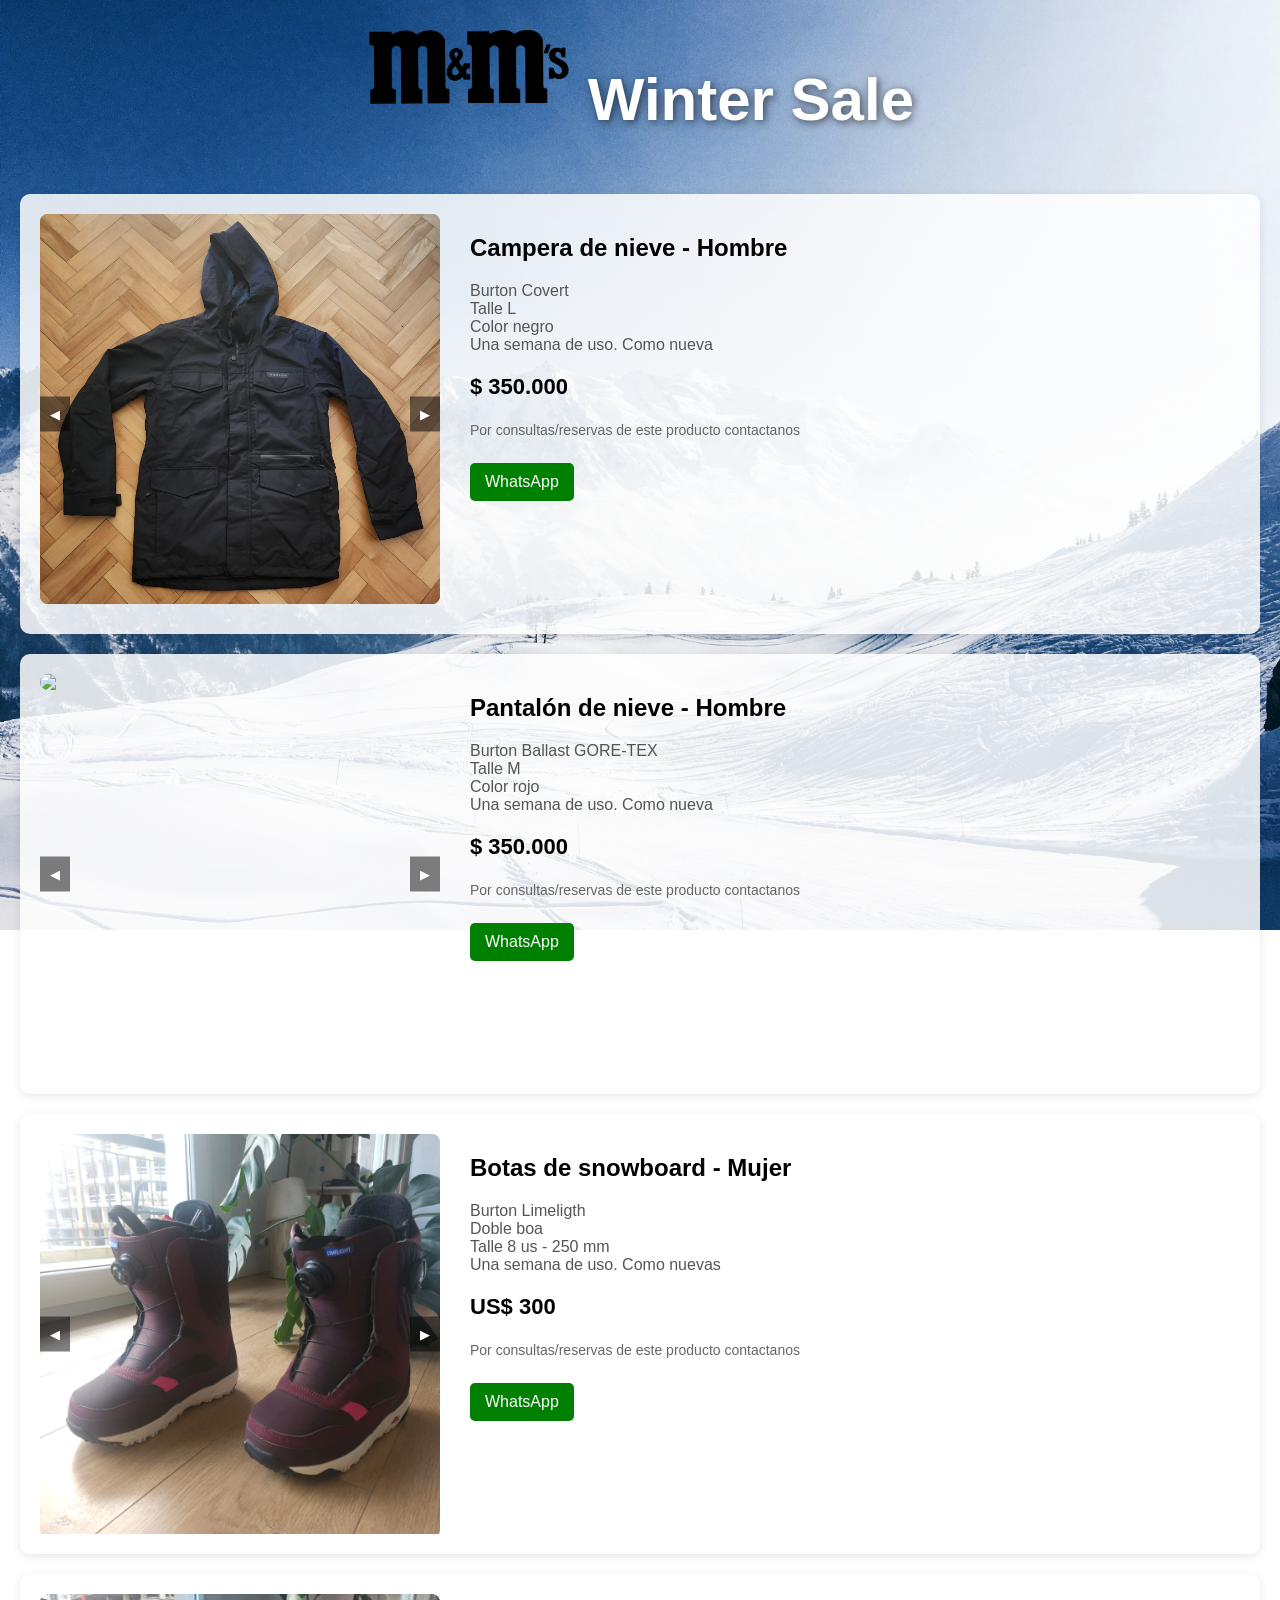
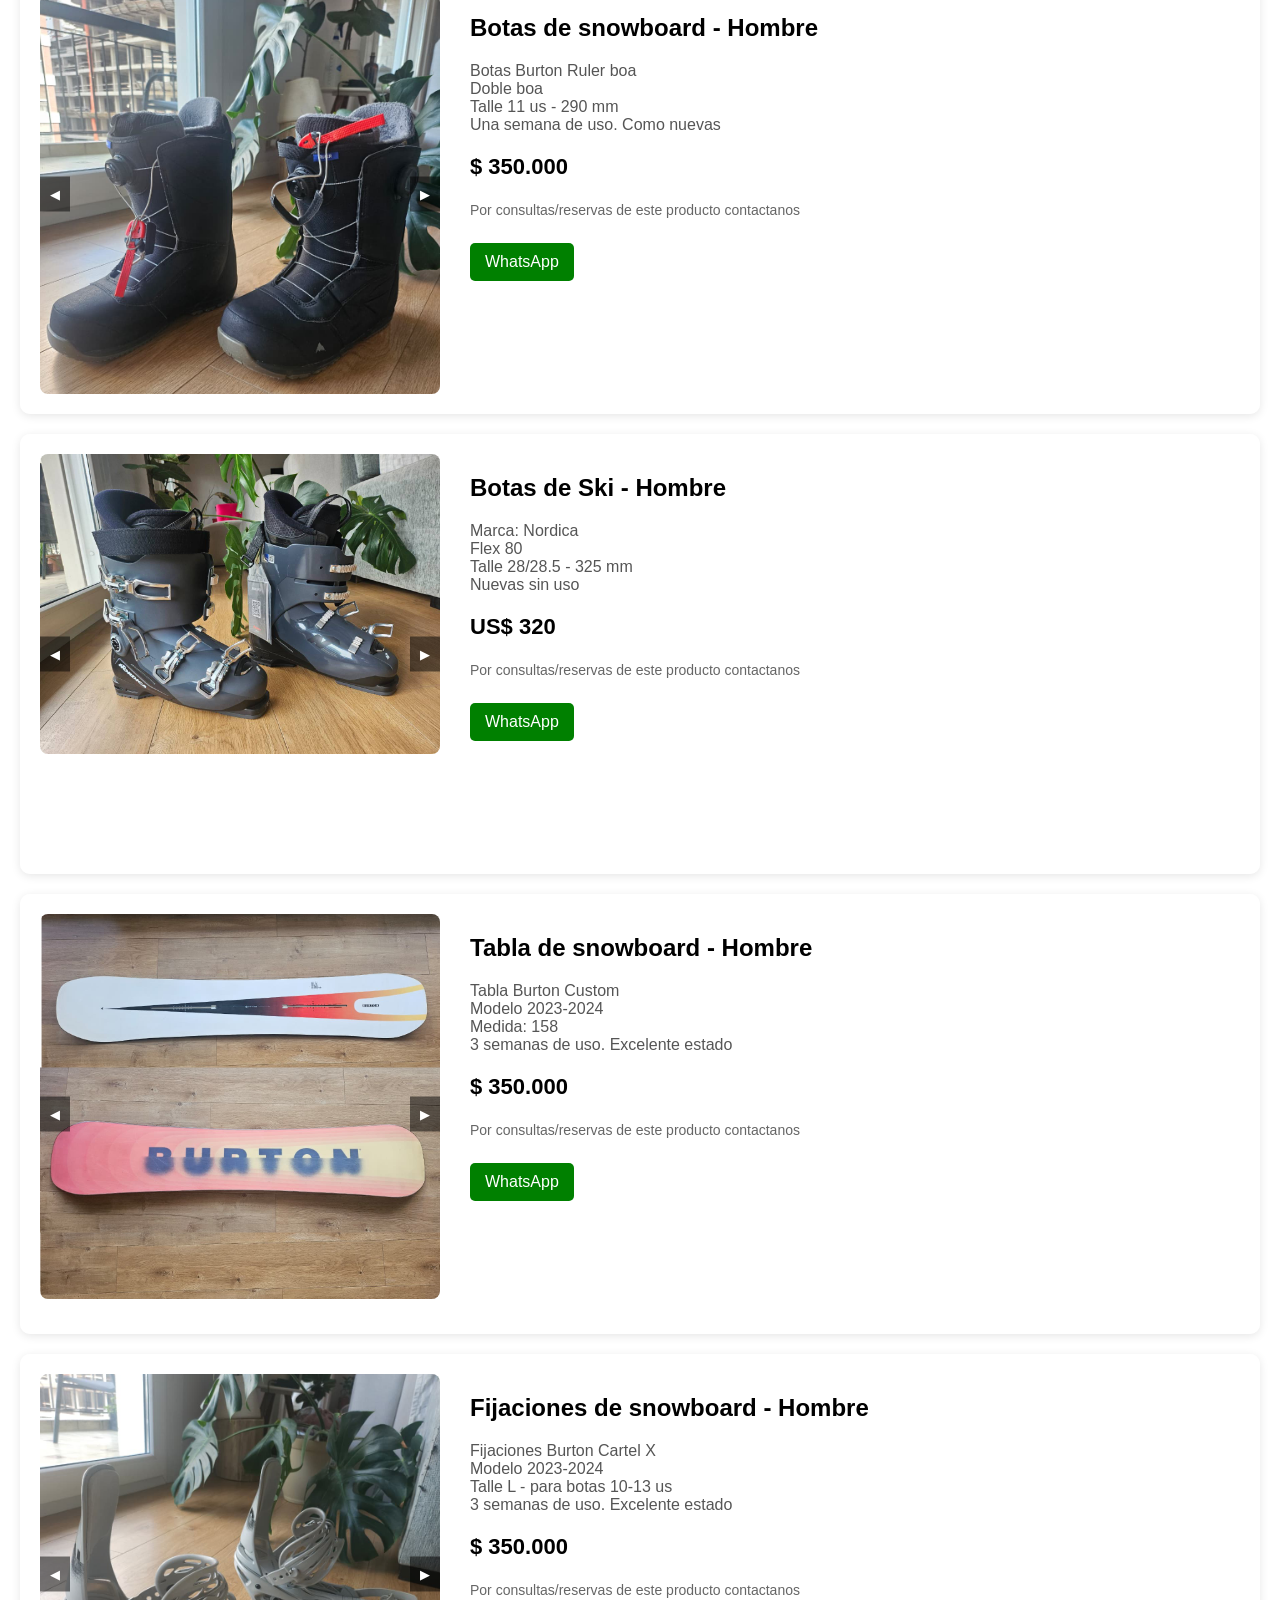
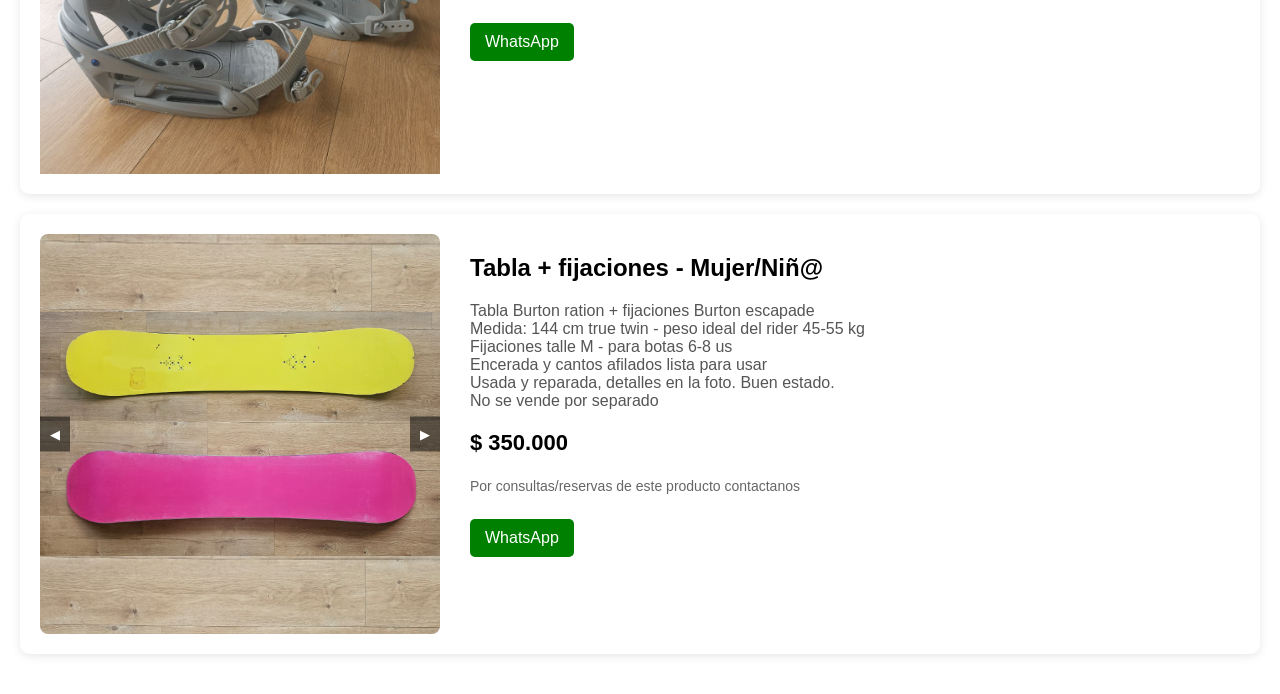
==== tienda.html @ b785d2c0 "add" ====
<!DOCTYPE html>
<html>
<head>
  <meta charset="UTF-8">
  <title>Equipos</title>
  <link rel="stylesheet" href="style.css">
  <meta name="viewport" content="width=device-width, initial-scale=1.0">
</head>

<body>

<h1 class="titulo">
  <img src="./images/mms.svg" alt="m&m's" class="logo">
  Winter Sale
</h1>

<div class="grid" id="productos"></div>

<!-- LIGHTBOX -->
<div id="lightbox" onclick="closeLightbox(event)">
  <button class="lb-btn left" onclick="prevLightbox(event)">◀</button>
  <img id="lightboxImg">
  <button class="lb-btn right" onclick="nextLightbox(event)">▶</button>
</div>

<script>
// 🔹 DATOS
const numero = "5491160557701";

const productos = [
  {
    nombre: "Campera de nieve - Hombre",
    precio: "$ 350.000",
    descripcion: `Burton Covert<br>
                  Talle L <br>
                  Color negro<br>
                  Una semana de uso. Como nueva`,
    imagenes: [
      "./images/campera0.svg",
      "./images/campera1.svg",
      "./images/campera2.svg",
      "./images/campera3.svg",
      "./images/campera4.svg",
      "./images/campera5.svg"
    ]
  },
  {
    nombre: "Pantalón de nieve - Hombre",
    precio: "$ 350.000",
    descripcion: `Burton Ballast GORE-TEX<br>
                  Talle M <br>
                  Color rojo<br>
                  Una semana de uso. Como nueva`,
    imagenes: [
      "./images/casco1.jpeg",
      "./images/casco2.jpeg"
    ]
  },
  {
    nombre: "Botas de snowboard - Mujer",
    precio: "US$ 300",
    descripcion: `Burton Limeligth<br>
                  Doble boa<br>
                  Talle 8 us - 250 mm<br>
                  Una semana de uso. Como nuevas`,
    imagenes: [
      "./images/limeligth1.svg",
      "./images/limeligth2.svg",
      "./images/limeligth3.svg",
      "./images/limeligth4.svg",
      "./images/limeligth5.svg",
      "./images/limeligth6.svg",
      "./images/limeligth7.svg"
    ]
  },
  {
    nombre: "Botas de snowboard - Hombre",
    precio: "$ 350.000",
    descripcion: `Botas Burton Ruler boa<br>
                  Doble boa<br>
                  Talle 11 us - 290 mm<br>
                  Una semana de uso. Como nuevas`,
    imagenes: [
      "./images/botasruler_1.svg",
      "./images/botasruler_2.svg",
      "./images/botasruler_3a.svg",
      "./images/botasruler_4.svg",
      "./images/botasruler_5.svg",
      "./images/botasruler_6.svg",
      "./images/botasruler_7.svg",
      "./images/botasruler_8.svg"
    ]
  },
  {
    nombre: "Botas de Ski - Hombre",
    precio: "US$ 320",
    descripcion: `Marca: Nordica<br>
                  Flex 80<br>
                  Talle 28/28.5 - 325 mm<br>
                  Nuevas sin uso`,
    imagenes: [
      "./images/botasNordica10.jpg",
      "./images/botasNordica3.jpg",
      "./images/botasNordica6.jpg",
      "./images/botasNordica9.jpg",
      "./images/botasNordica5.jpg",
      "./images/botasNordica8.jpg",
      "./images/botasNordica2.jpg",
      "./images/botasNordica1.jpg",
      "./images/botasNordica4.jpg"
    ]
  },
  {
    nombre: "Tabla de snowboard - Hombre",
    precio: "$ 350.000",
    descripcion: `Tabla Burton Custom<br>
                  Modelo 2023-2024 <br>
                  Medida: 158<br>
                  3 semanas de uso. Excelente estado`,
    imagenes: [
      "./images/custom.svg",
      "./images/customGuia1.svg",
      "./images/customGuia2.svg",
      "./images/customSpecs.svg",
      "./images/customLogo.svg",
      "./images/customLogo2.svg"
    ]
  },
  {
    nombre: "Fijaciones de snowboard - Hombre",
    precio: "$ 350.000",
    descripcion: `Fijaciones Burton Cartel X<br>
                  Modelo 2023-2024 <br>
                  Talle L - para botas 10-13 us<br>
                  3 semanas de uso. Excelente estado`,
    imagenes: [
      "./images/cartel1.svg",
      "./images/cartel2.svg",
      "./images/cartel6.svg",
      "./images/cartel5.svg",
      "./images/cartel3.svg",
      "./images/cartel4.svg",
      "./images/cartelGuia.svg",
      "./images/cartelSpec.svg"
    ]
  },
  {
    nombre: "Tabla + fijaciones - Mujer/Niñ@",
    precio: "$ 350.000",
    descripcion: `Tabla Burton ration + fijaciones Burton escapade<br>
                  Medida: 144 cm true twin - peso ideal del rider 45-55 kg<br>
                  Fijaciones talle M - para botas 6-8 us<br>
                  Encerada y cantos afilados lista para usar<br>
                  Usada y reparada, detalles en la foto. Buen estado.<br>
                  No se vende por separado`,
    imagenes: [
      "./images/ration1c.svg",
      "./images/rationAnclaje2.svg",
      "./images/rationAnclaje1.svg",
      "./images/ration5a.svg",
      "./images/ration6.svg",
      "./images/ration7.svg",
      "./images/ration8.svg",
      "./images/espade1.jpg",
      "./images/escapadeBack.svg",
      "./images/escapadePlatos.svg",
      "./images/escapade3.jpg",
      "./images/escapade4.jpg"
    ]
  }
];

// 🔹 ESPERAR QUE CARGUE TODO
document.addEventListener("DOMContentLoaded", function(){

  const contenedor = document.getElementById("productos");

  // 🔹 GENERAR PRODUCTOS
  productos.forEach(producto => {

    const div = document.createElement("div");
    div.className = "producto";

    div.innerHTML = `
      <div class="carousel">
        ${producto.imagenes.map((img, i) =>
          `<img src="${img}" class="${i === 0 ? "active" : ""}" onclick="openModal(this)">`
        ).join("")}
        <button onclick="prev(this)">◀</button>
        <button onclick="next(this)">▶</button>
      </div>

      <div class="info">
        <h2>${producto.nombre}</h2>
        <p class="descripcion">${producto.descripcion}</p>
        <p class="precio">${producto.precio}</p>
        <p class="lema">
        Por consultas/reservas de este producto contactanos
        </p>
        <a class="btn whatsapp-btn" href="#" data-product="${producto.nombre}">
          WhatsApp
        </a>
      </div>
    `;

    contenedor.appendChild(div);
  });

  // 🔹 WHATSAPP
  document.addEventListener("click", function(e){
    if(e.target.classList.contains("whatsapp-btn")){
      e.preventDefault();

      const producto = e.target.dataset.product;
      const mensaje = `Hola, quiero consultar por: ${producto}`;
      const url = `https://wa.me/${numero}?text=${encodeURIComponent(mensaje)}`;

      window.open(url, "_blank");
    }
  });

});

// 🔹 CARRUSEL NORMAL
function next(btn){
  let imgs = btn.parentElement.querySelectorAll("img");
  let index = [...imgs].findIndex(img => img.classList.contains("active"));
  imgs[index].classList.remove("active");
  imgs[(index+1)%imgs.length].classList.add("active");
}

function prev(btn){
  let imgs = btn.parentElement.querySelectorAll("img");
  let index = [...imgs].findIndex(img => img.classList.contains("active"));
  imgs[index].classList.remove("active");
  imgs[(index-1+imgs.length)%imgs.length].classList.add("active");
}

// 🔹 LIGHTBOX
let currentImages = [];
let currentIndex = 0;

function openModal(img){
  const carousel = img.closest(".carousel");
  const imgs = carousel.querySelectorAll("img");

  currentImages = [...imgs].map(i => i.src);
  currentIndex = [...imgs].findIndex(i => i.src === img.src);

  document.getElementById("lightbox").style.display = "flex";
  document.getElementById("lightboxImg").src = currentImages[currentIndex];
}

function nextLightbox(e){
  e.stopPropagation();
  currentIndex = (currentIndex + 1) % currentImages.length;
  document.getElementById("lightboxImg").src = currentImages[currentIndex];
}

function prevLightbox(e){
  e.stopPropagation();
  currentIndex = (currentIndex - 1 + currentImages.length) % currentImages.length;
  document.getElementById("lightboxImg").src = currentImages[currentIndex];
}

function closeLightbox(e){
  if (e.target.id === "lightbox") {
    document.getElementById("lightbox").style.display = "none";
  }
}
</script>

</body>
</html>
---- style.css ----
body {
  margin: 0;
  font-family: Arial, sans-serif;

  background-image: url("./images/fondo.jpg"); /* 👈 tu imagen */
  background-size: cover;        /* 🔥 ocupa toda la pantalla */
  background-position: center;   /* centrada */
  background-repeat: no-repeat;  /* no se repite */
  background-attachment: fixed; /* efecto “parallax” opcional */
}

.titulo {
  text-align: center;
  font-size: 60px;   /* 🔥 más grande */
  font-weight: bold;
  color: rgb(255, 255, 255);      /* o gray */
  margin: 20px 0;
  text-shadow: 2px 2px 8px rgba(0,0,0,0.6); /* mejora visibilidad */
}
/* LAYOUT TIENDA */
.grid {
  display: block;
  padding: 20px;
}

.producto {
  display: flex;
  gap: 30px;
  padding: 20px;
  width: 100%;
  max-width: 1200px;
  margin: 20px auto;
  border-radius: 10px;
  box-shadow: 0 2px 10px rgba(0,0,0,0.1);
  background: rgba(255, 255, 255, 0.85); /* 🔥 transparencia */
}

/* CARRUSEL */
.carousel {
  position: relative;
  width: 100%;
  max-width: 400px;
  aspect-ratio: 1 / 1;
  overflow: hidden;
}

.carousel img {
  width: 100%;
  display: none;
  border-radius: 8px;
  cursor: pointer;
}

.carousel img.active {
  display: block;
}

/* BOTONES CARRUSEL */
.carousel button {
  position: absolute;
  top: 50%;
  transform: translateY(-50%);
  background: rgba(0,0,0,0.5);
  color: white;
  border: none;
  padding: 10px;
  cursor: pointer;
}

.carousel button:first-of-type {
  left: 0;
}

.carousel button:last-of-type {
  right: 0;
}

/* INFO */
.info {
  flex: 1;
}

.descripcion {
  margin-top: 10px;
  color: #555;
}

.precio {
  font-size: 22px;
  font-weight: bold;
  margin-top: 20px;
}

.btnhome {
  display: inline-block;
  margin-top: 15px;
  padding: 10px 15px;
  background: rgb(169, 221, 223);
  color: white;
  text-decoration: none;
  border-radius: 5px;
}

.btn {
  display: inline-block;
  margin-top: 15px;
  padding: 10px 15px;
  background: green;
  color: white;
  text-decoration: none;
  border-radius: 5px;
}

/* LIGHTBOX PRO */
#lightbox {
  display: none;
  position: fixed;
  inset: 0;
  background: rgba(0,0,0,0.92);
  justify-content: center;
  align-items: center;
  z-index: 9999;
}

#lightbox img {
  max-width: 90vw;
  max-height: 90vh;
  border-radius: 10px;
}

/* BOTONES LIGHTBOX */
.lb-btn {
  position: absolute;
  top: 50%;
  transform: translateY(-50%);
  background: rgba(255,255,255,0.2);
  border: none;
  color: white;
  font-size: 30px;
  padding: 10px 15px;
  cursor: pointer;
}

.lb-btn.left { left: 20px; }
.lb-btn.right { right: 20px; }

/* HOME*/
.home {
  margin: 0;
  height: 100vh;
  display: flex;
  justify-content: center;
  align-items: center;

  background-image: url("./images/fondo.jpg"); /* tu fondo */
  background-size: cover;
  background-position: center;
  background-repeat: no-repeat;
}

/* lema*/
.lema {
  font-size: 14px;
  color: #666;
  margin-top: 10px;
  margin-bottom: 10px;
}

/* mobile */
@media (max-width: 768px) {

  .producto {
    flex-direction: column; /* 🔥 apila */
    align-items: center;
    box-sizing: border-box;
  }

  .carousel {
    width: 100%;
    max-width: 350px;
    height: auto;
    margin-bottom: 15px;
  }

  .info {
    width: 100%;
    text-align: left;
    box-sizing: border-box;
  }

  .btn {
    display: block;
    width: 100%;
    box-sizing: border-box; /* 🔥 evita que se desborde */
    text-align: center;
    margin: 10px 0;
  }

.titulo {
  display: block;
  width: 100%;
  text-align: center;
  margin: 15px auto;
  font-size: 32px;
}

  .precio {
    font-size: 20px;
  }

  .btn {
    width: 100%;
    text-align: center;
  }

}
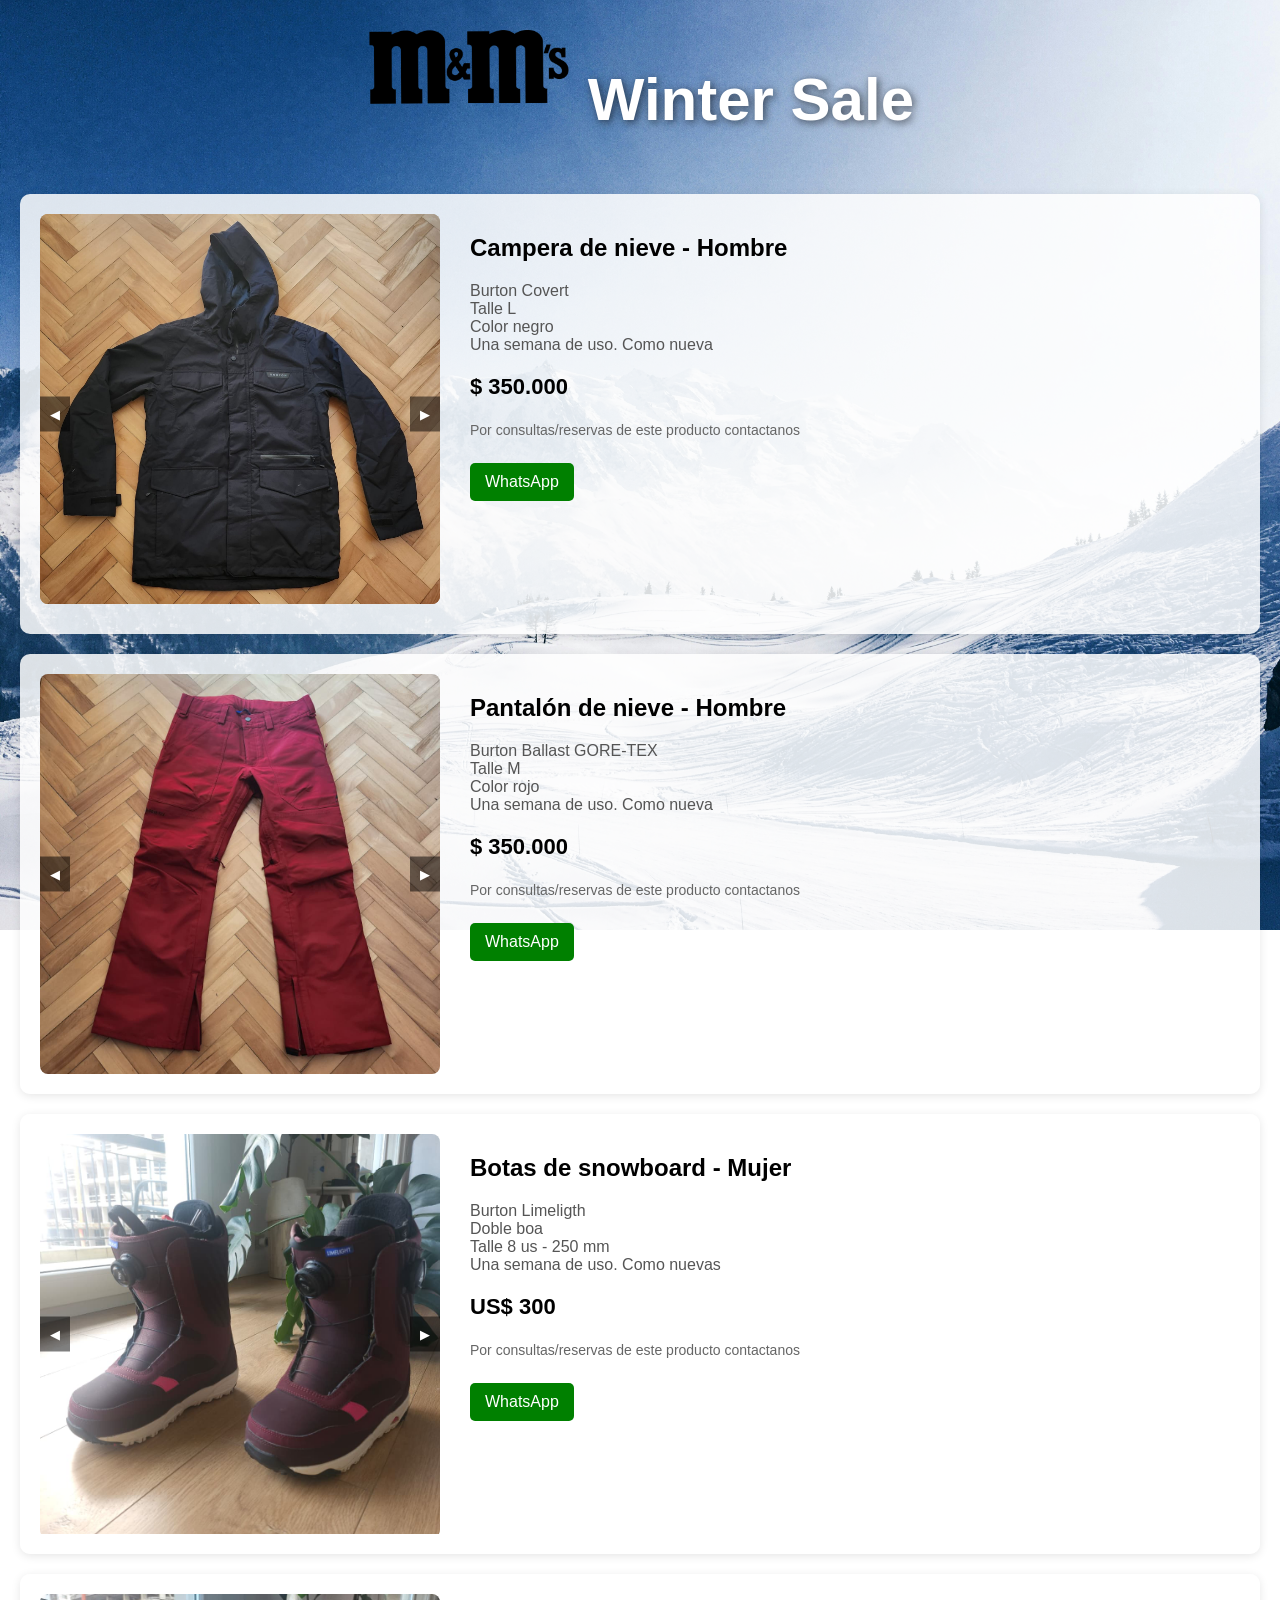
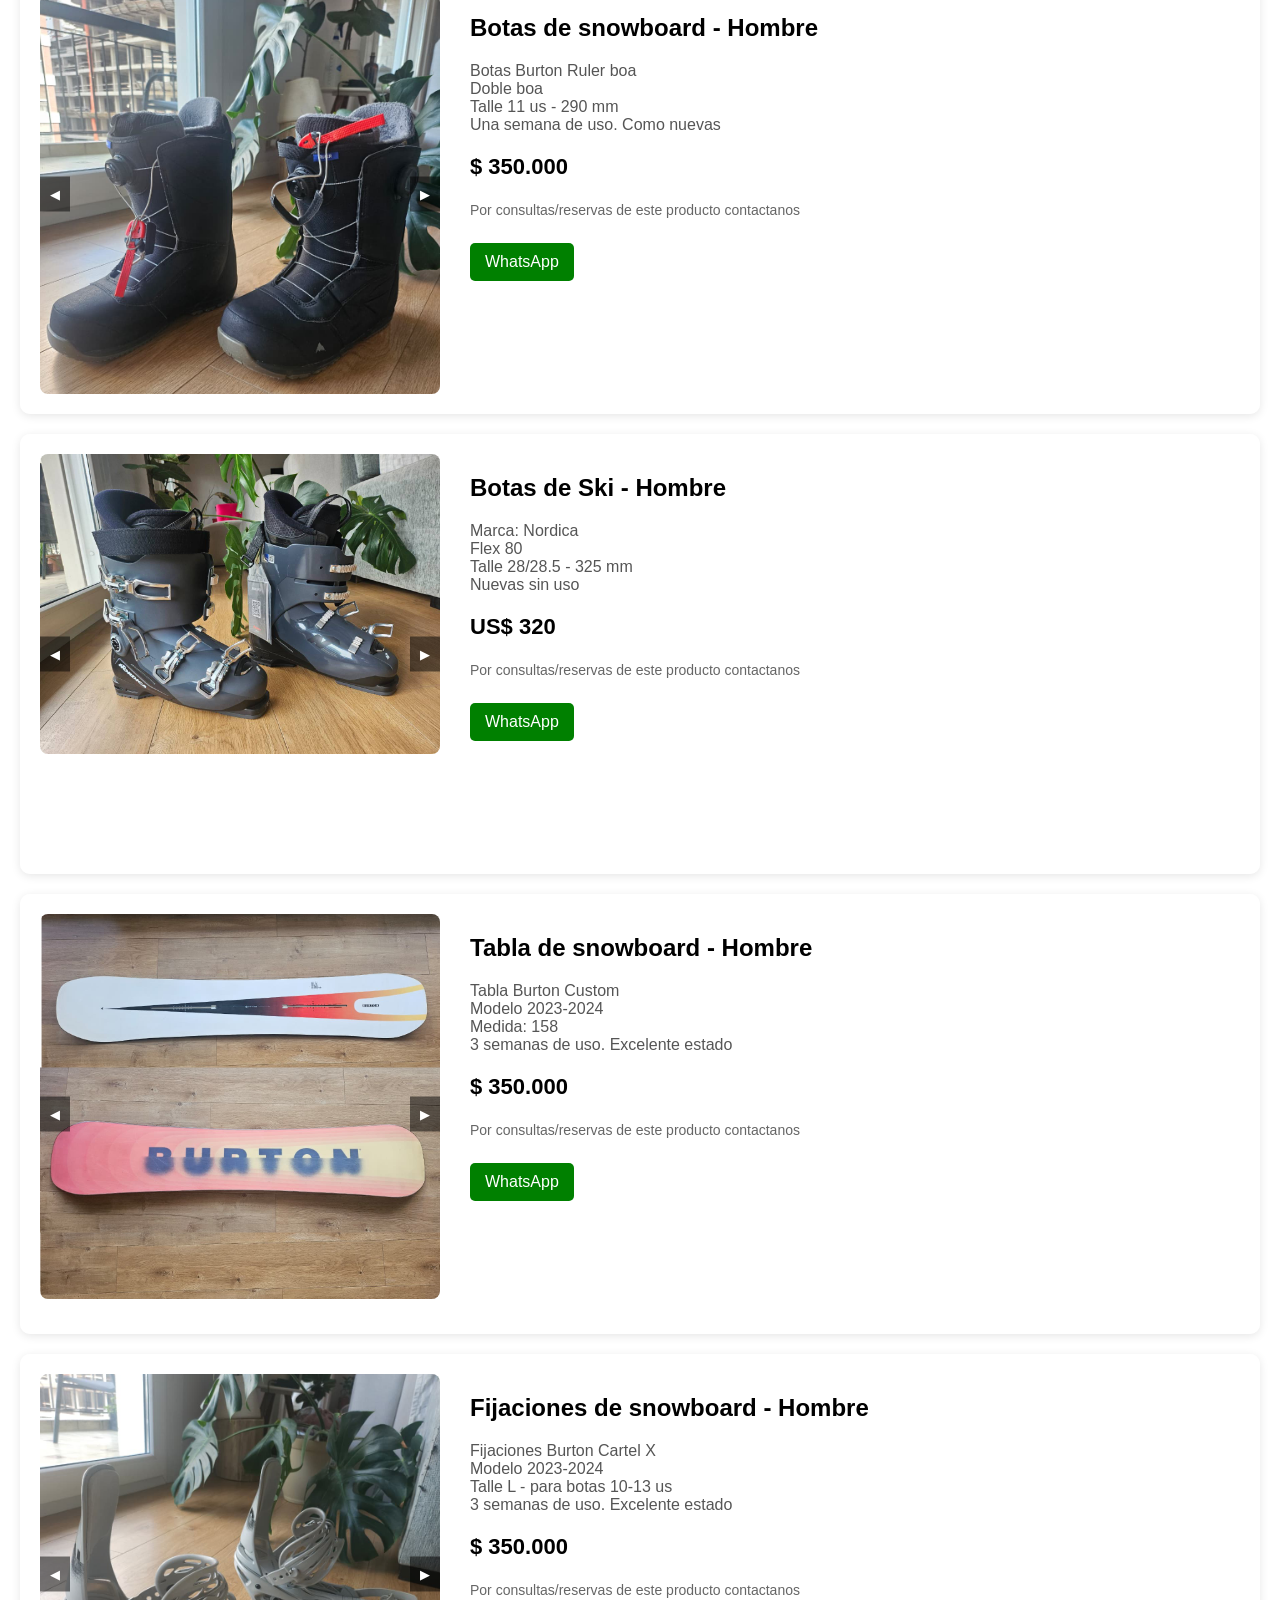
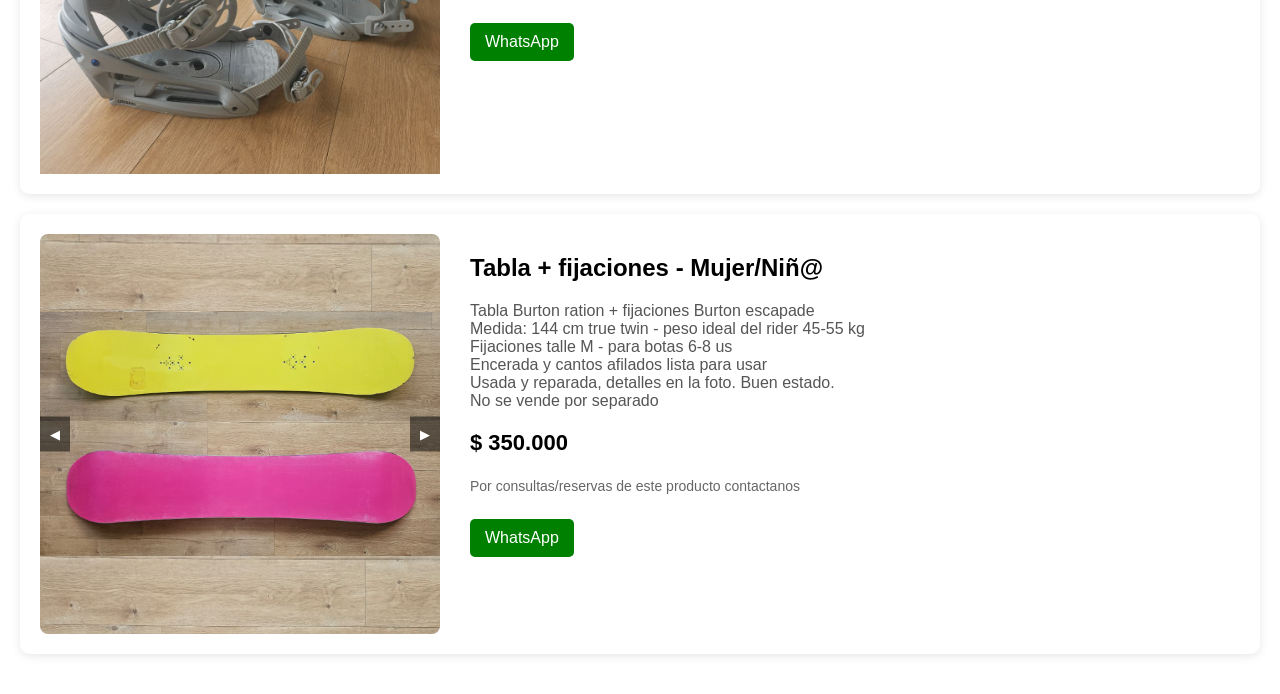
==== commit dcb8a2db: "add" ====
--- a/tienda.html
+++ b/tienda.html
@@ -52,8 +52,10 @@
                   Color rojo<br>
                   Una semana de uso. Como nueva`,
     imagenes: [
-      "./images/casco1.jpeg",
-      "./images/casco2.jpeg"
+      "./images/pantalon1.svg",
+      "./images/pantalon2.svg",
+      "./images/pantalon3.svg",
+      "./images/pantalon4.svg"
     ]
   },
   {
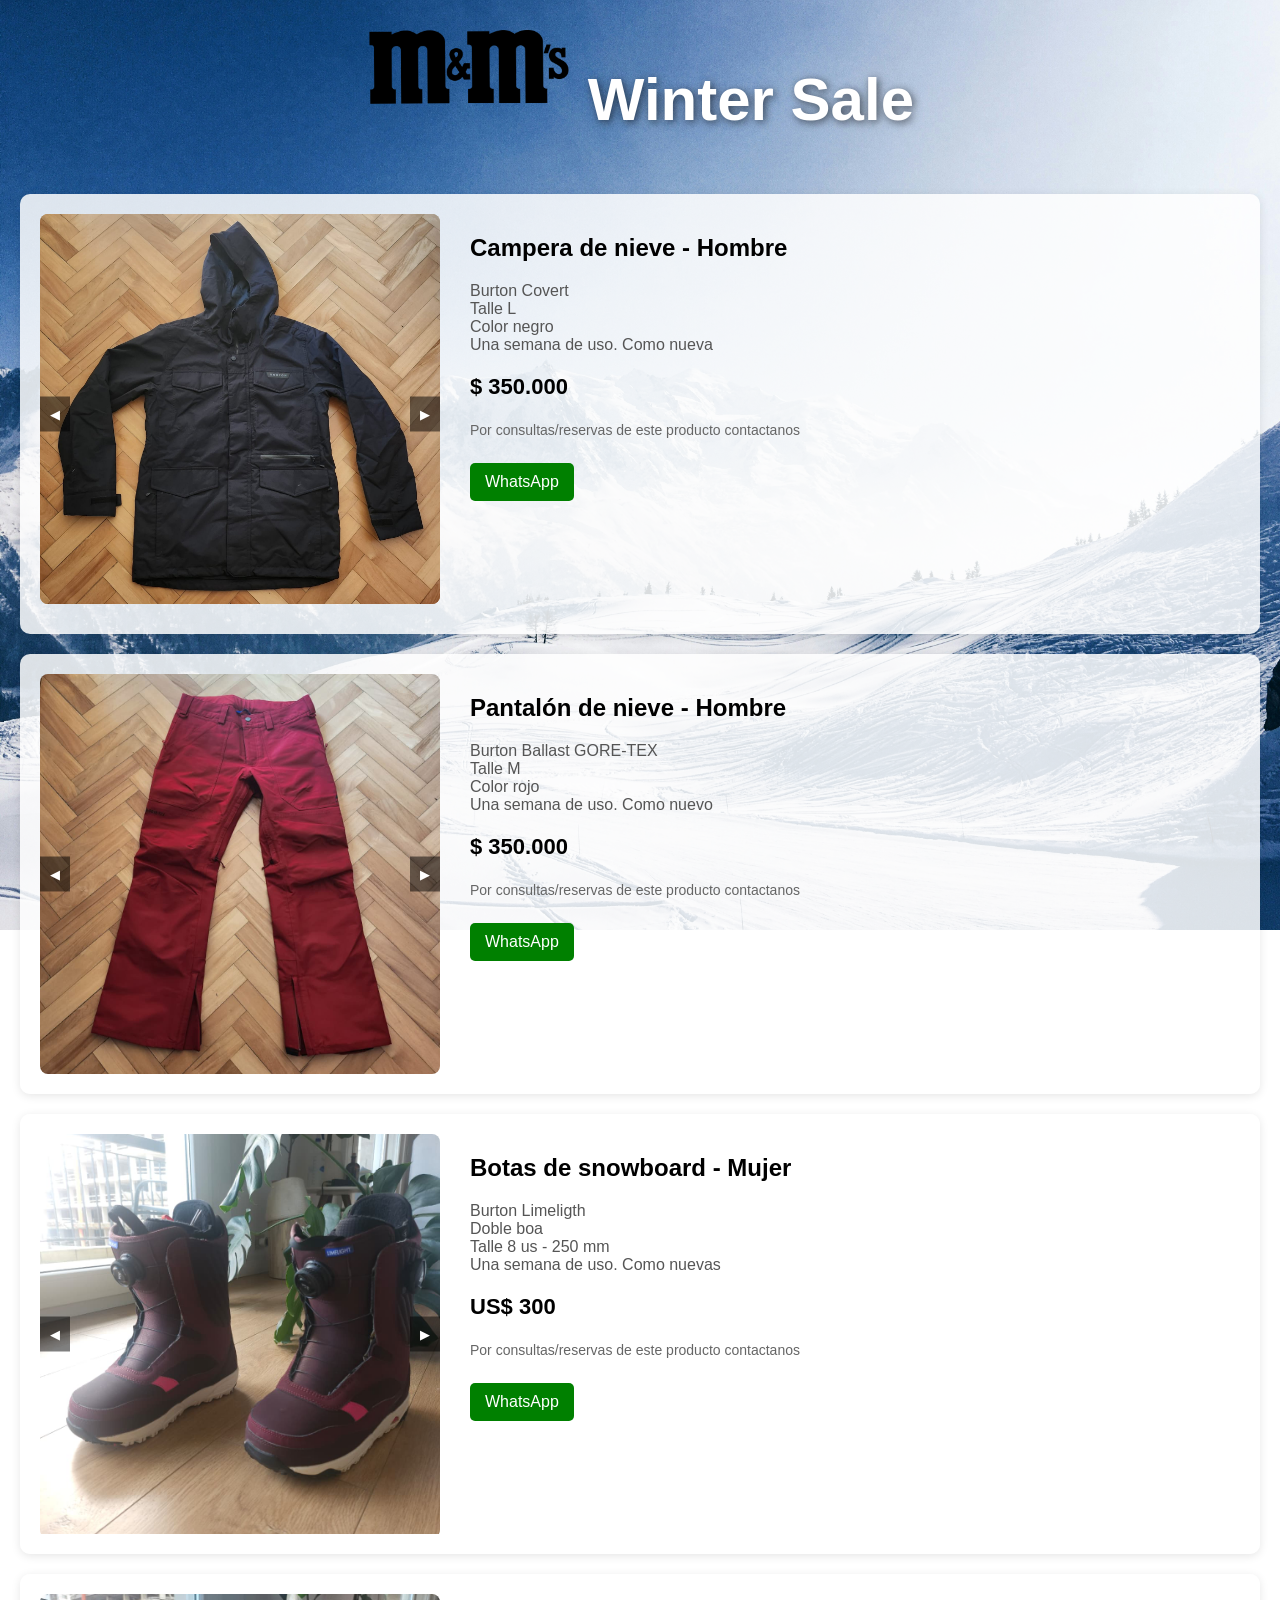
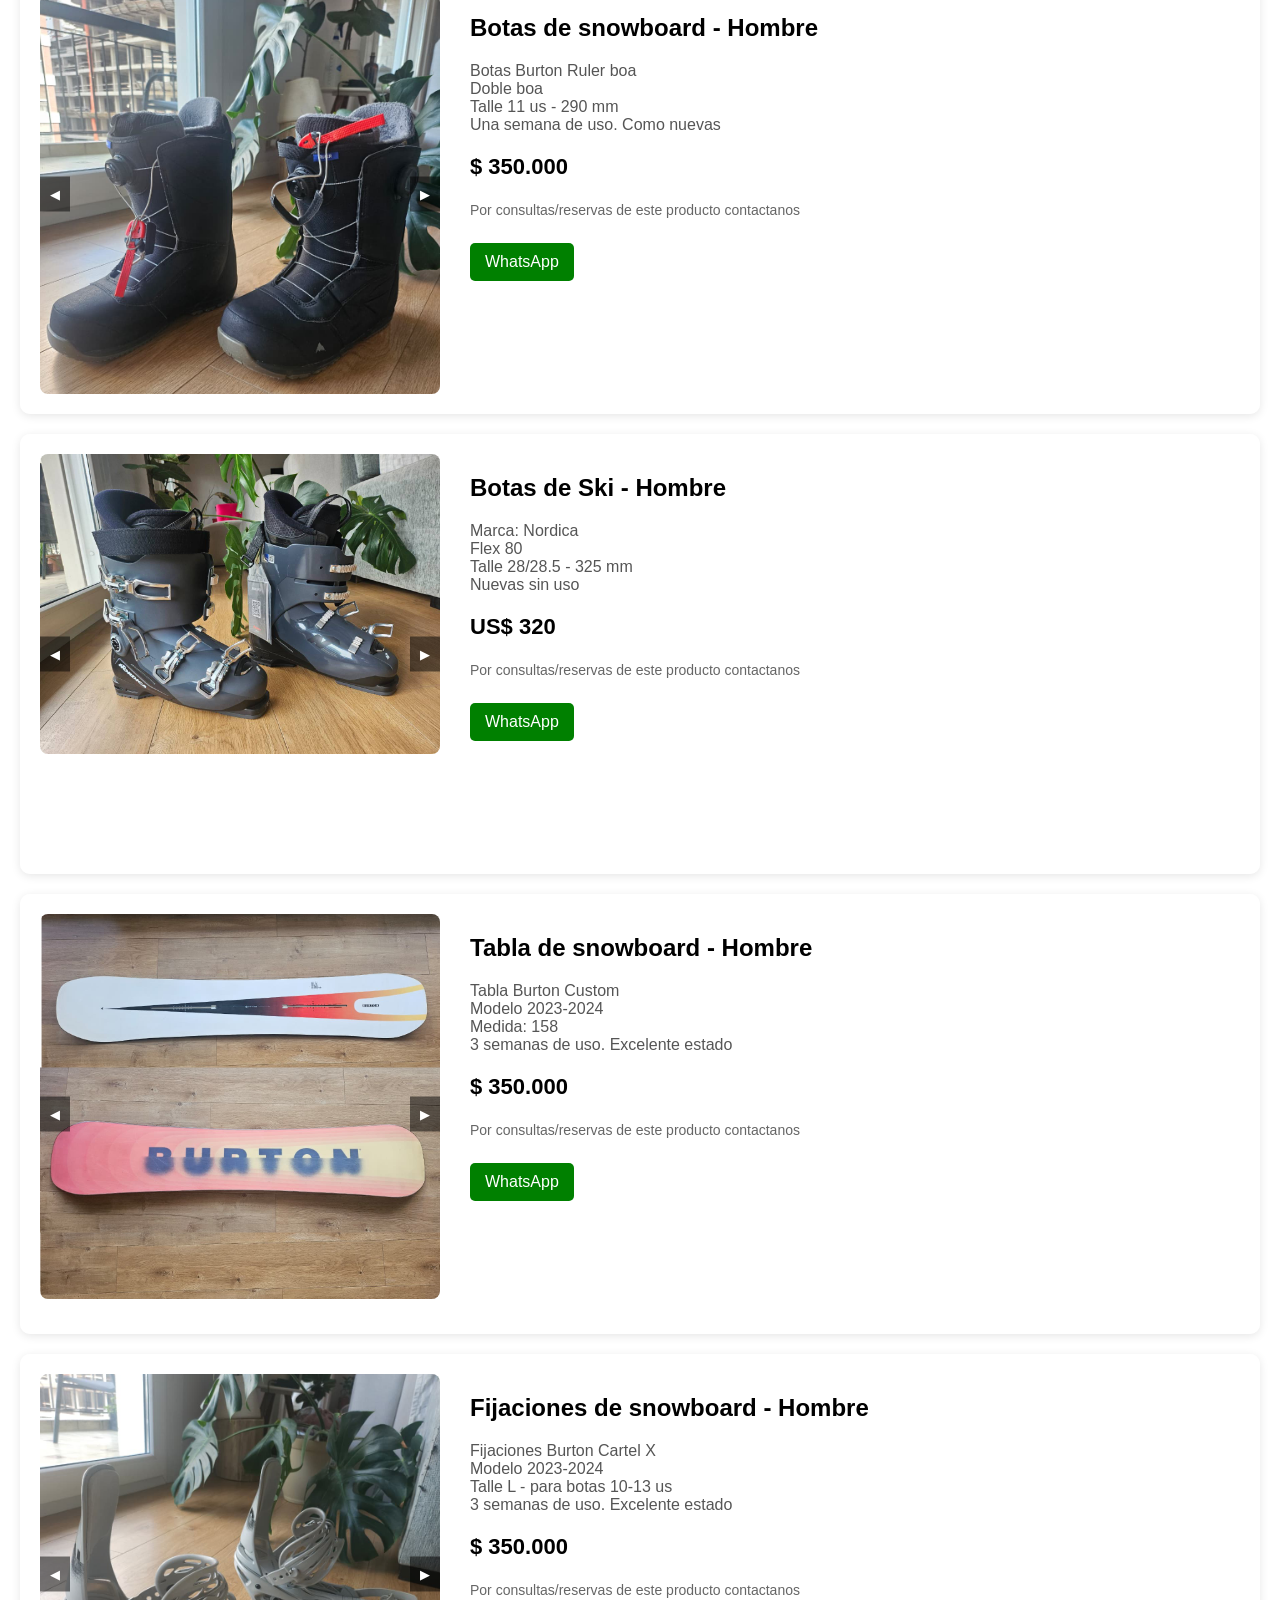
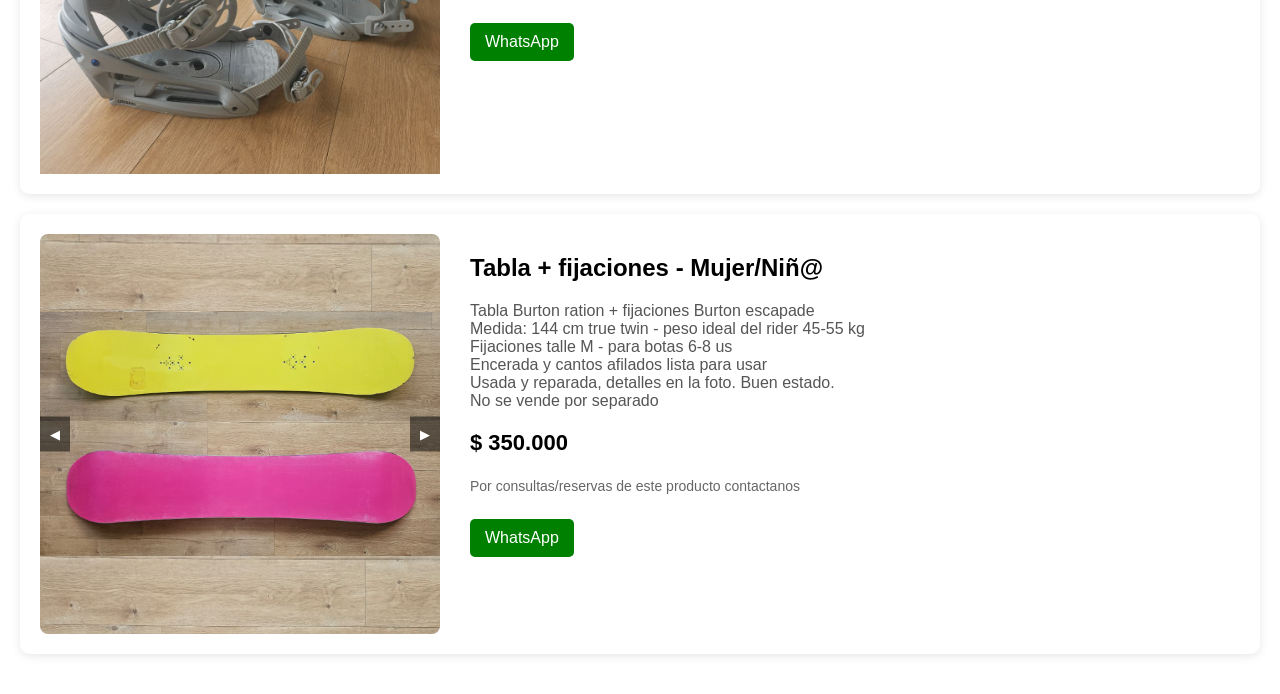
==== commit 04fab2d5: "add" ====
--- a/tienda.html
+++ b/tienda.html
@@ -50,7 +50,7 @@
     descripcion: `Burton Ballast GORE-TEX<br>
                   Talle M <br>
                   Color rojo<br>
-                  Una semana de uso. Como nueva`,
+                  Una semana de uso. Como nuevo`,
     imagenes: [
       "./images/pantalon1.svg",
       "./images/pantalon2.svg",
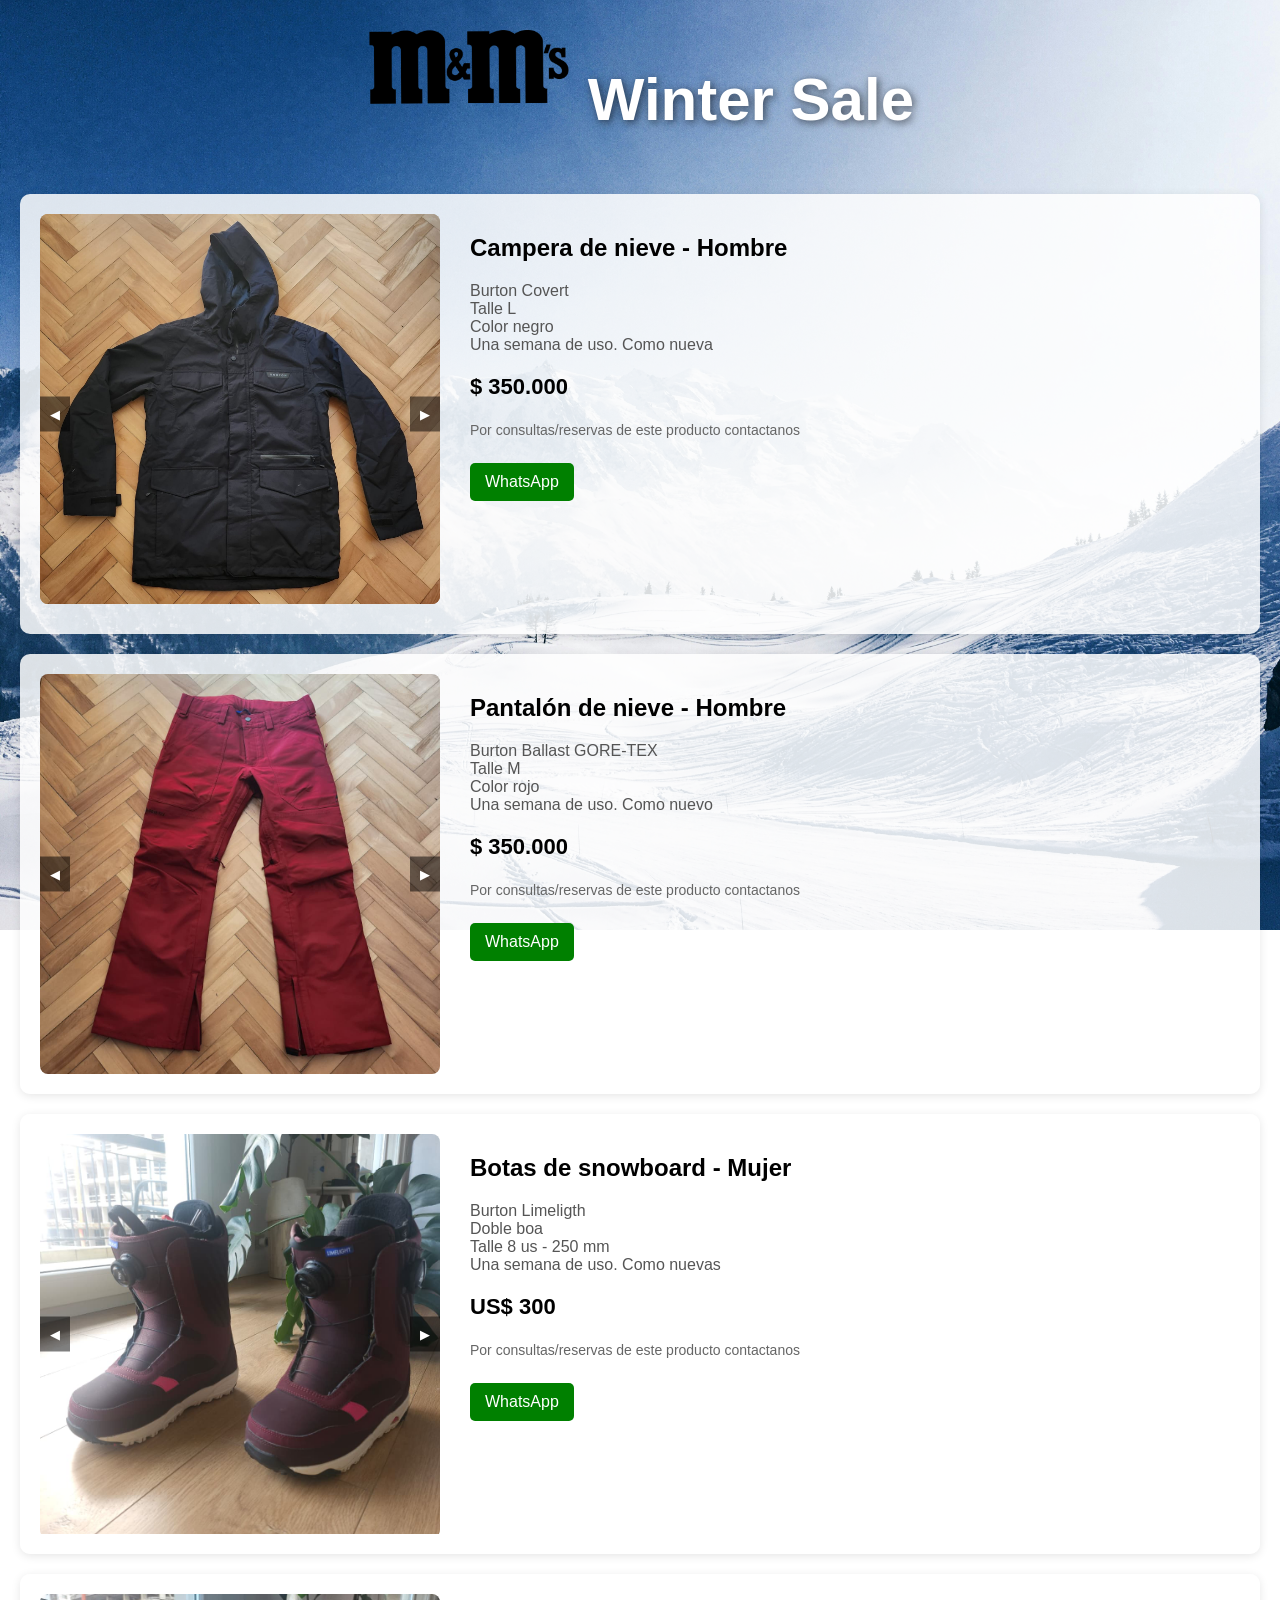
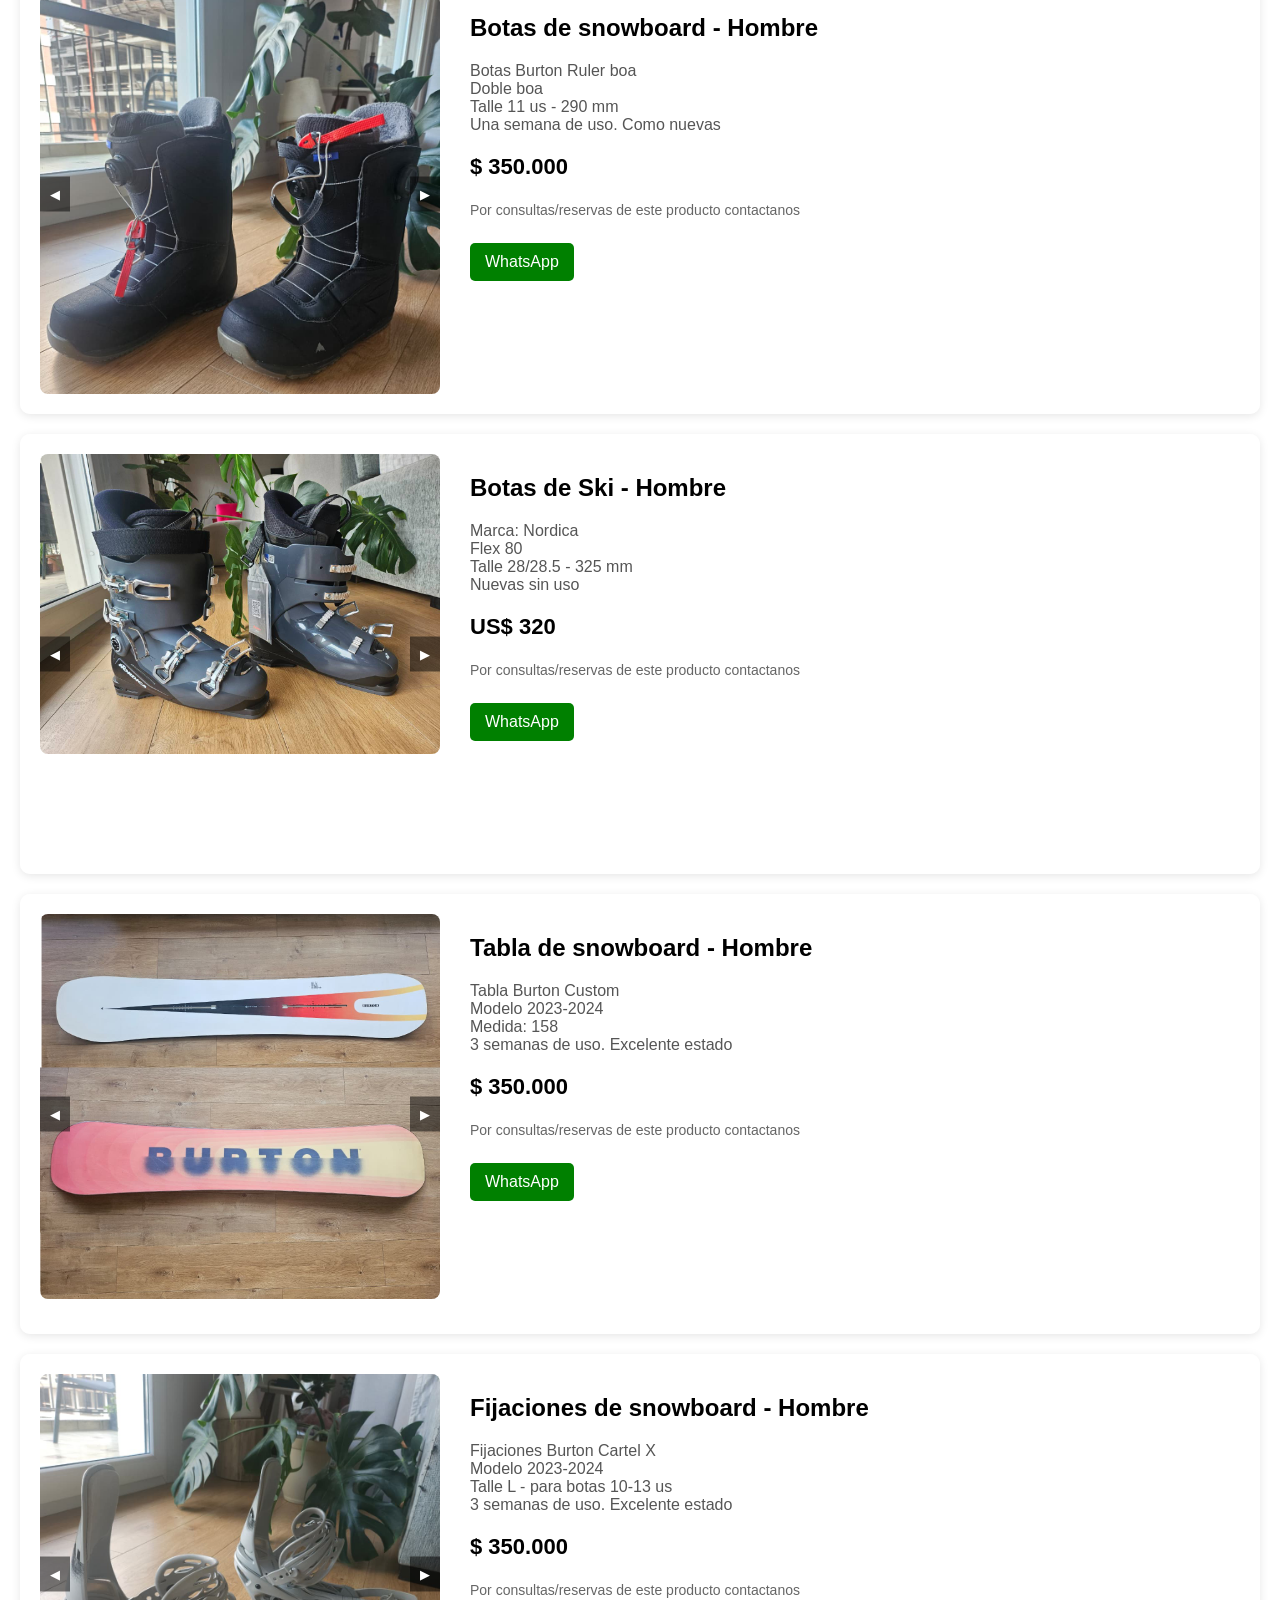
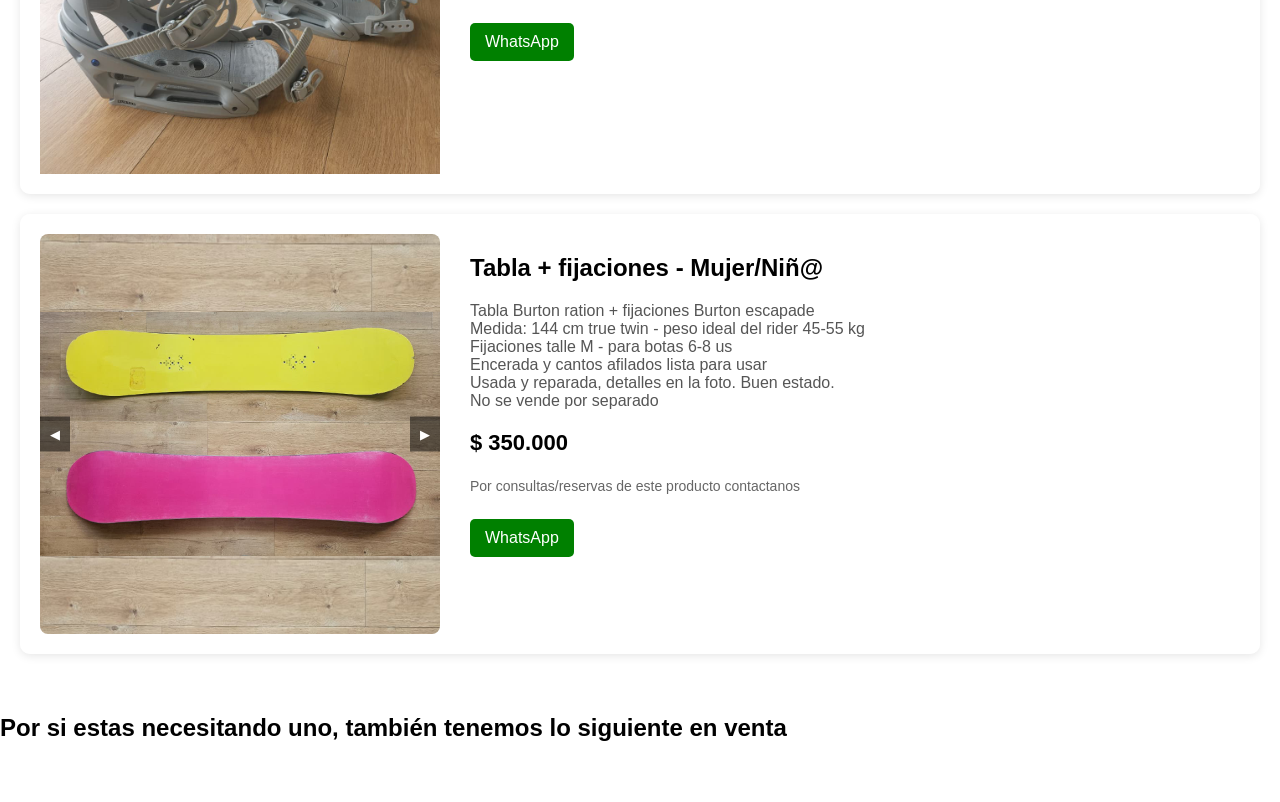
==== commit 14129ce6: "addd" ====
--- a/tienda.html
+++ b/tienda.html
@@ -2,7 +2,7 @@
 <html>
 <head>
   <meta charset="UTF-8">
-  <title>Equipos</title>
+  <title>Tienda</title>
   <link rel="stylesheet" href="style.css">
   <meta name="viewport" content="width=device-width, initial-scale=1.0">
 </head>
@@ -15,7 +15,11 @@
 </h1>
 
 <div class="grid" id="productos"></div>
-
+<div class="seccion">
+  <h2>Por si estas necesitando uno, también tenemos lo siguiente en venta</h2>
+</div>
+
+<div class="grid" id="auto"></div>
 <!-- LIGHTBOX -->
 <div id="lightbox" onclick="closeLightbox(event)">
   <button class="lb-btn left" onclick="prevLightbox(event)">◀</button>
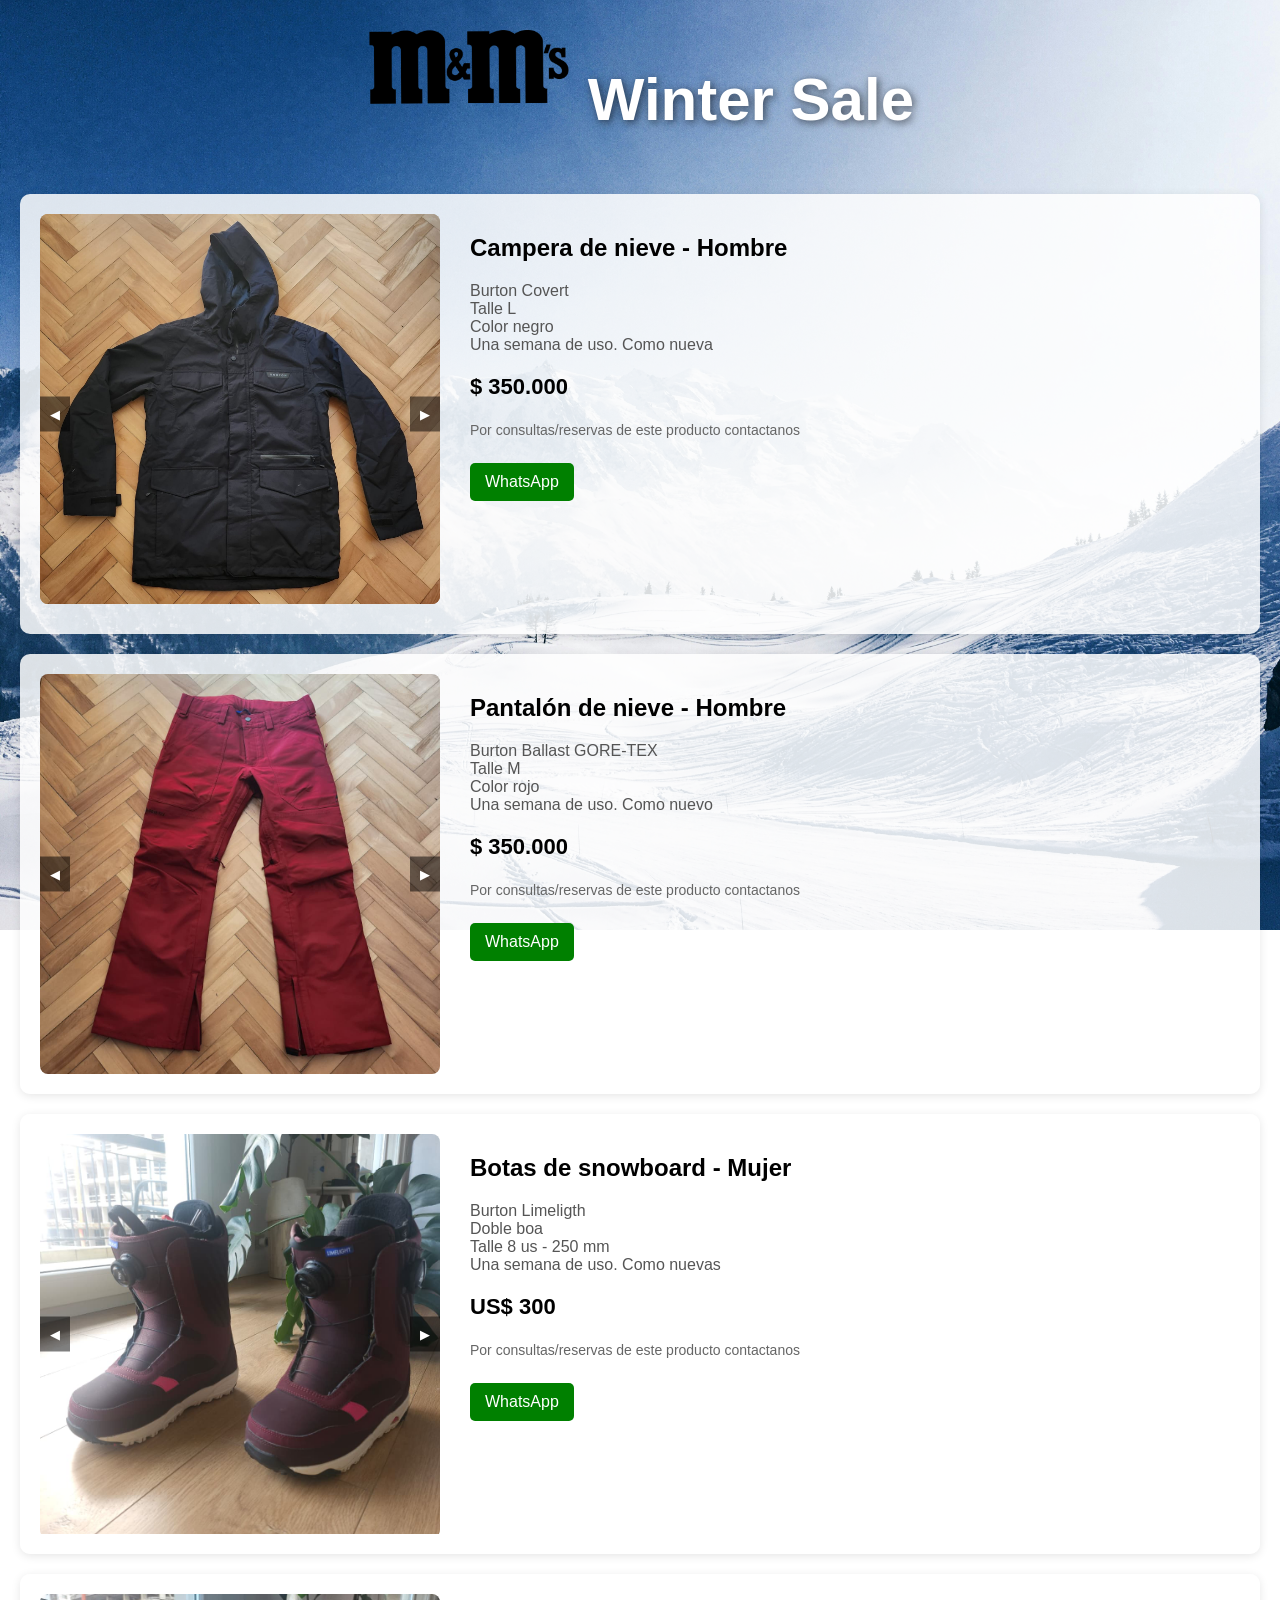
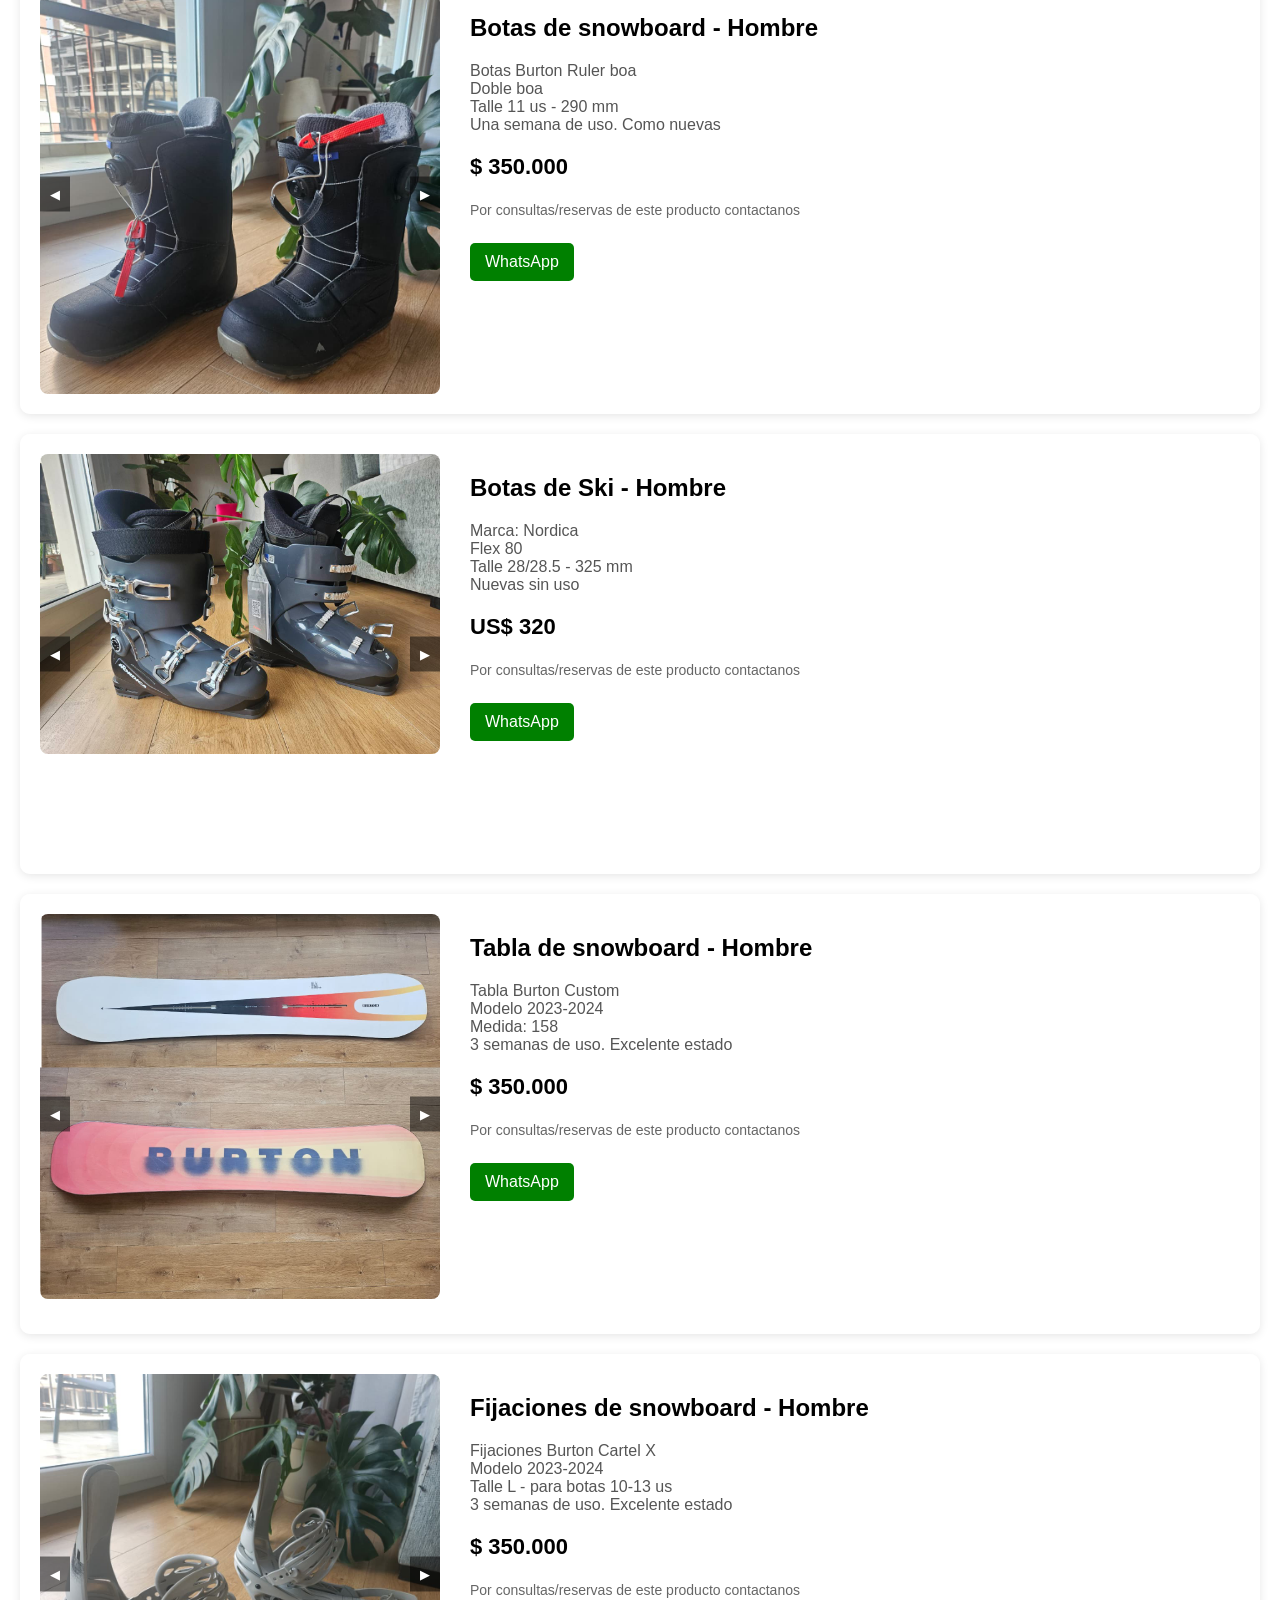
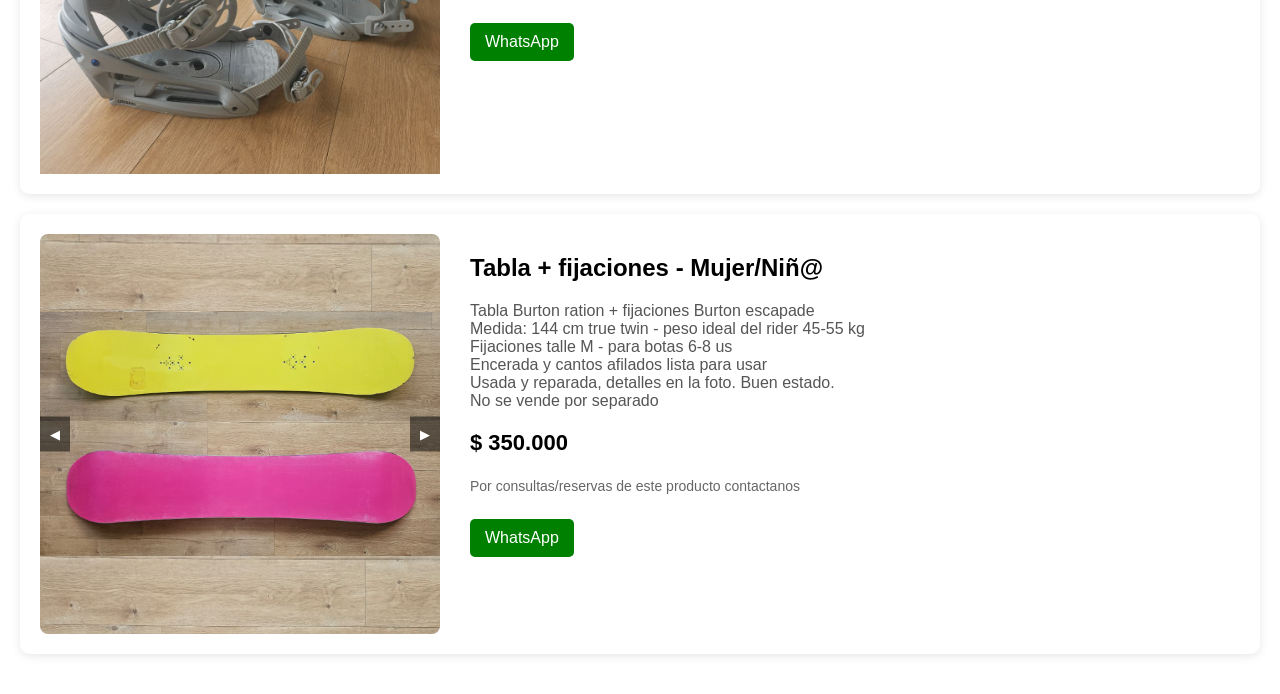
==== commit 86fbaf50: "add" ====
--- a/tienda.html
+++ b/tienda.html
@@ -15,11 +15,7 @@
 </h1>
 
 <div class="grid" id="productos"></div>
-<div class="seccion">
-  <h2>Por si estas necesitando uno, también tenemos lo siguiente en venta</h2>
-</div>
-
-<div class="grid" id="auto"></div>
+
 <!-- LIGHTBOX -->
 <div id="lightbox" onclick="closeLightbox(event)">
   <button class="lb-btn left" onclick="prevLightbox(event)">◀</button>
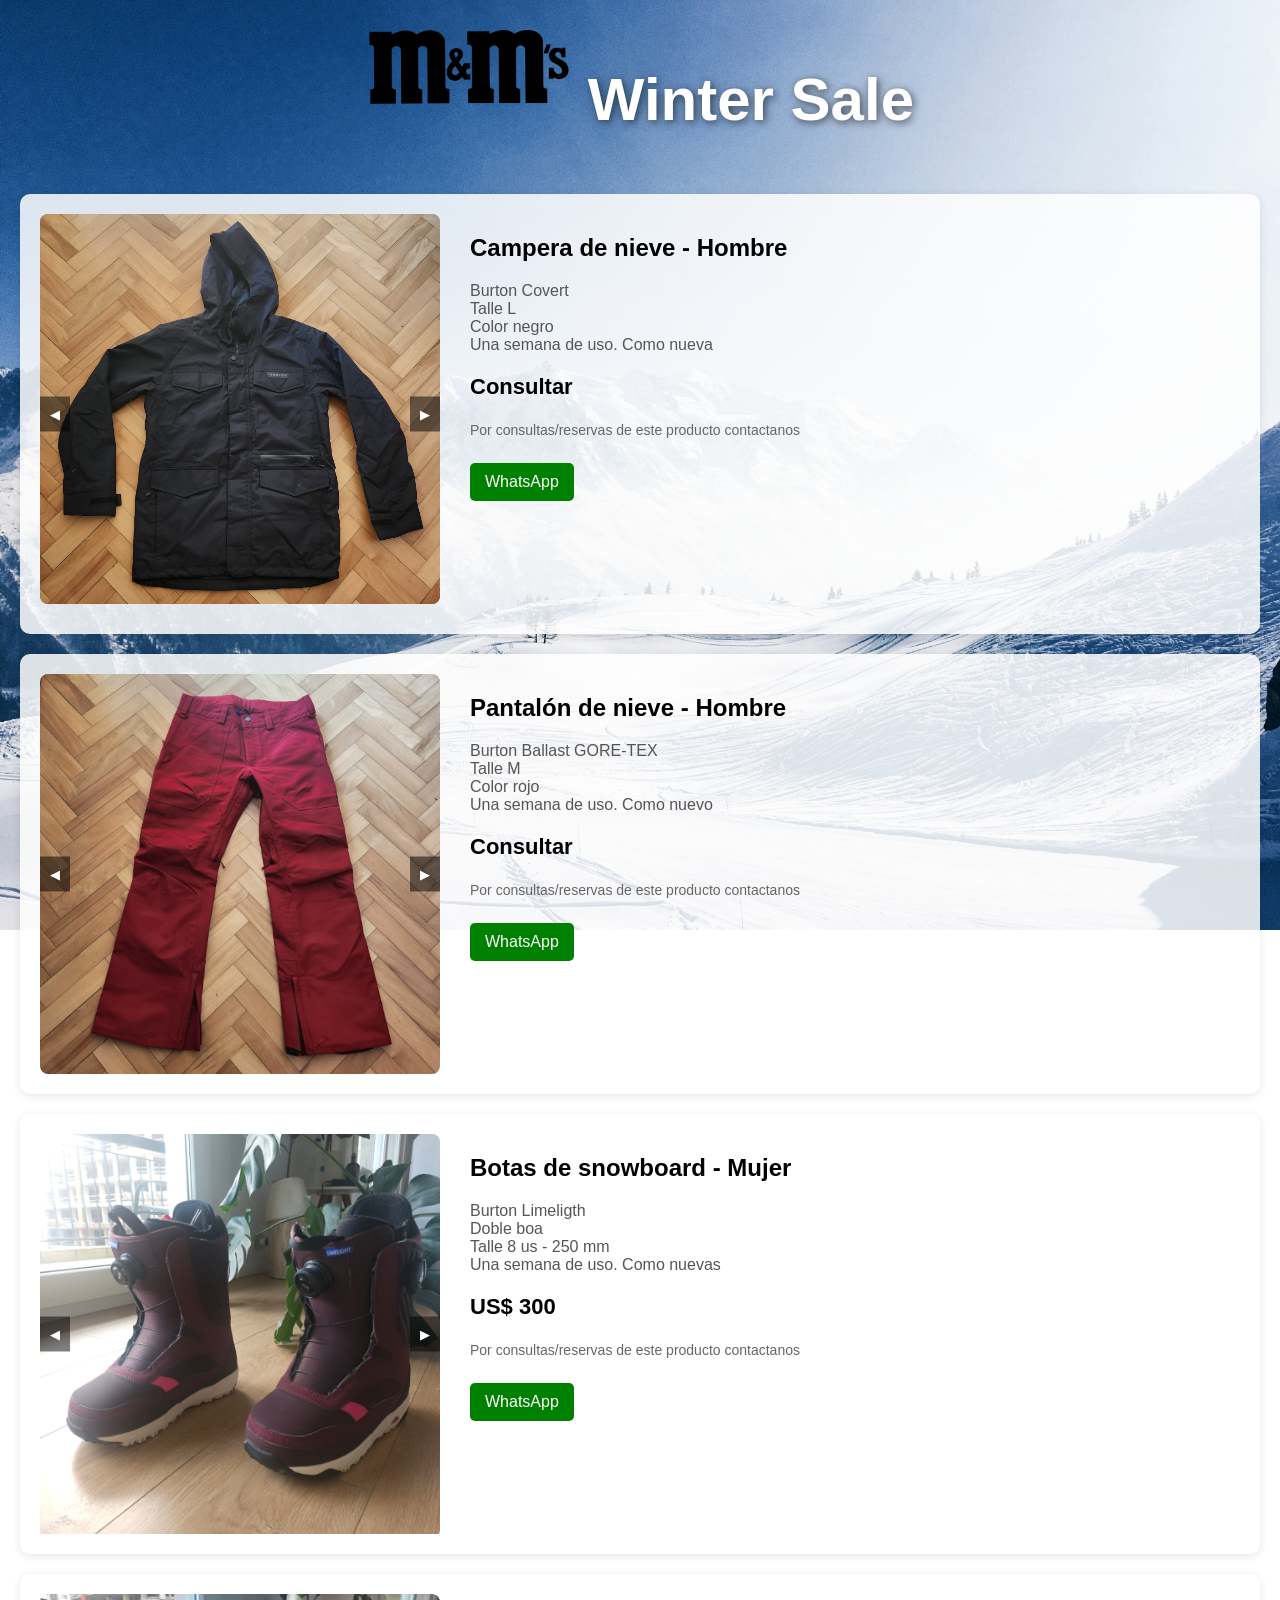
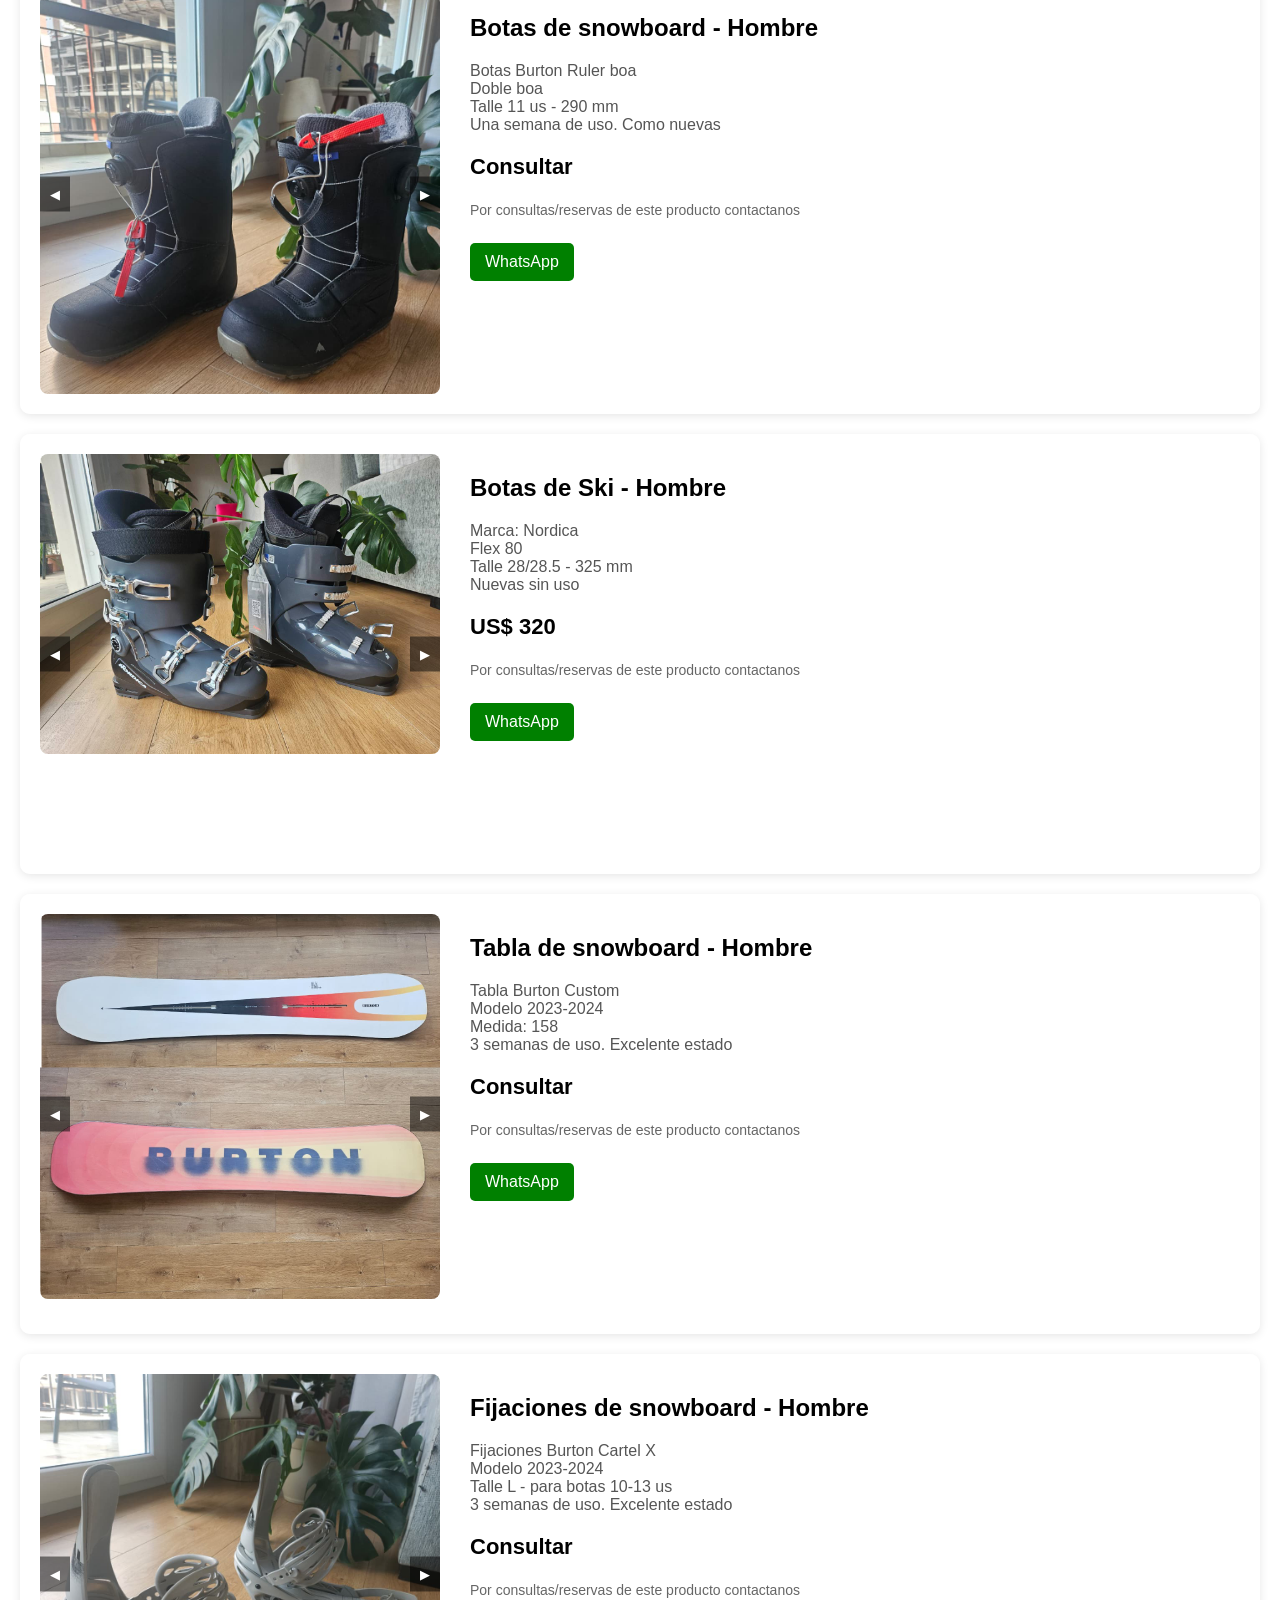
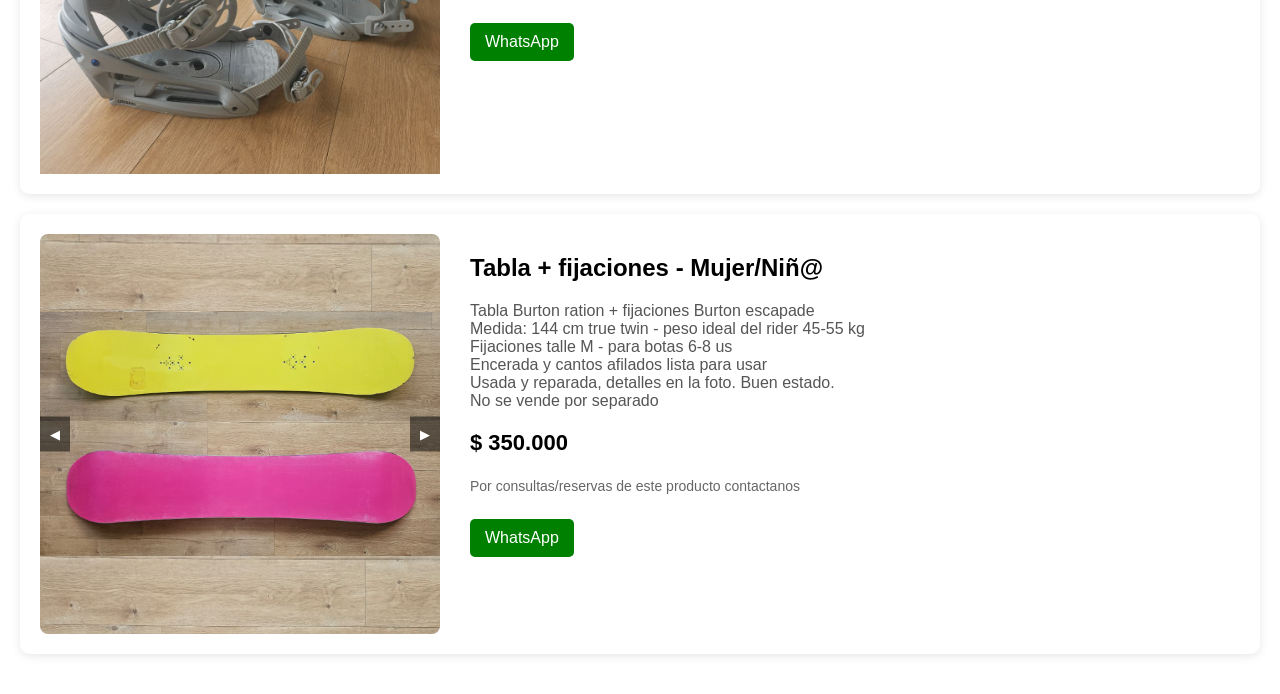
==== commit 7d27a5d3: "add" ====
--- a/tienda.html
+++ b/tienda.html
@@ -30,7 +30,7 @@
 const productos = [
   {
     nombre: "Campera de nieve - Hombre",
-    precio: "$ 350.000",
+    precio: "Consultar",
     descripcion: `Burton Covert<br>
                   Talle L <br>
                   Color negro<br>
@@ -46,7 +46,7 @@
   },
   {
     nombre: "Pantalón de nieve - Hombre",
-    precio: "$ 350.000",
+    precio: "Consultar",
     descripcion: `Burton Ballast GORE-TEX<br>
                   Talle M <br>
                   Color rojo<br>
@@ -77,7 +77,7 @@
   },
   {
     nombre: "Botas de snowboard - Hombre",
-    precio: "$ 350.000",
+    precio: "Consultar",
     descripcion: `Botas Burton Ruler boa<br>
                   Doble boa<br>
                   Talle 11 us - 290 mm<br>
@@ -114,7 +114,7 @@
   },
   {
     nombre: "Tabla de snowboard - Hombre",
-    precio: "$ 350.000",
+    precio: "Consultar",
     descripcion: `Tabla Burton Custom<br>
                   Modelo 2023-2024 <br>
                   Medida: 158<br>
@@ -130,7 +130,7 @@
   },
   {
     nombre: "Fijaciones de snowboard - Hombre",
-    precio: "$ 350.000",
+    precio: "Consultar",
     descripcion: `Fijaciones Burton Cartel X<br>
                   Modelo 2023-2024 <br>
                   Talle L - para botas 10-13 us<br>
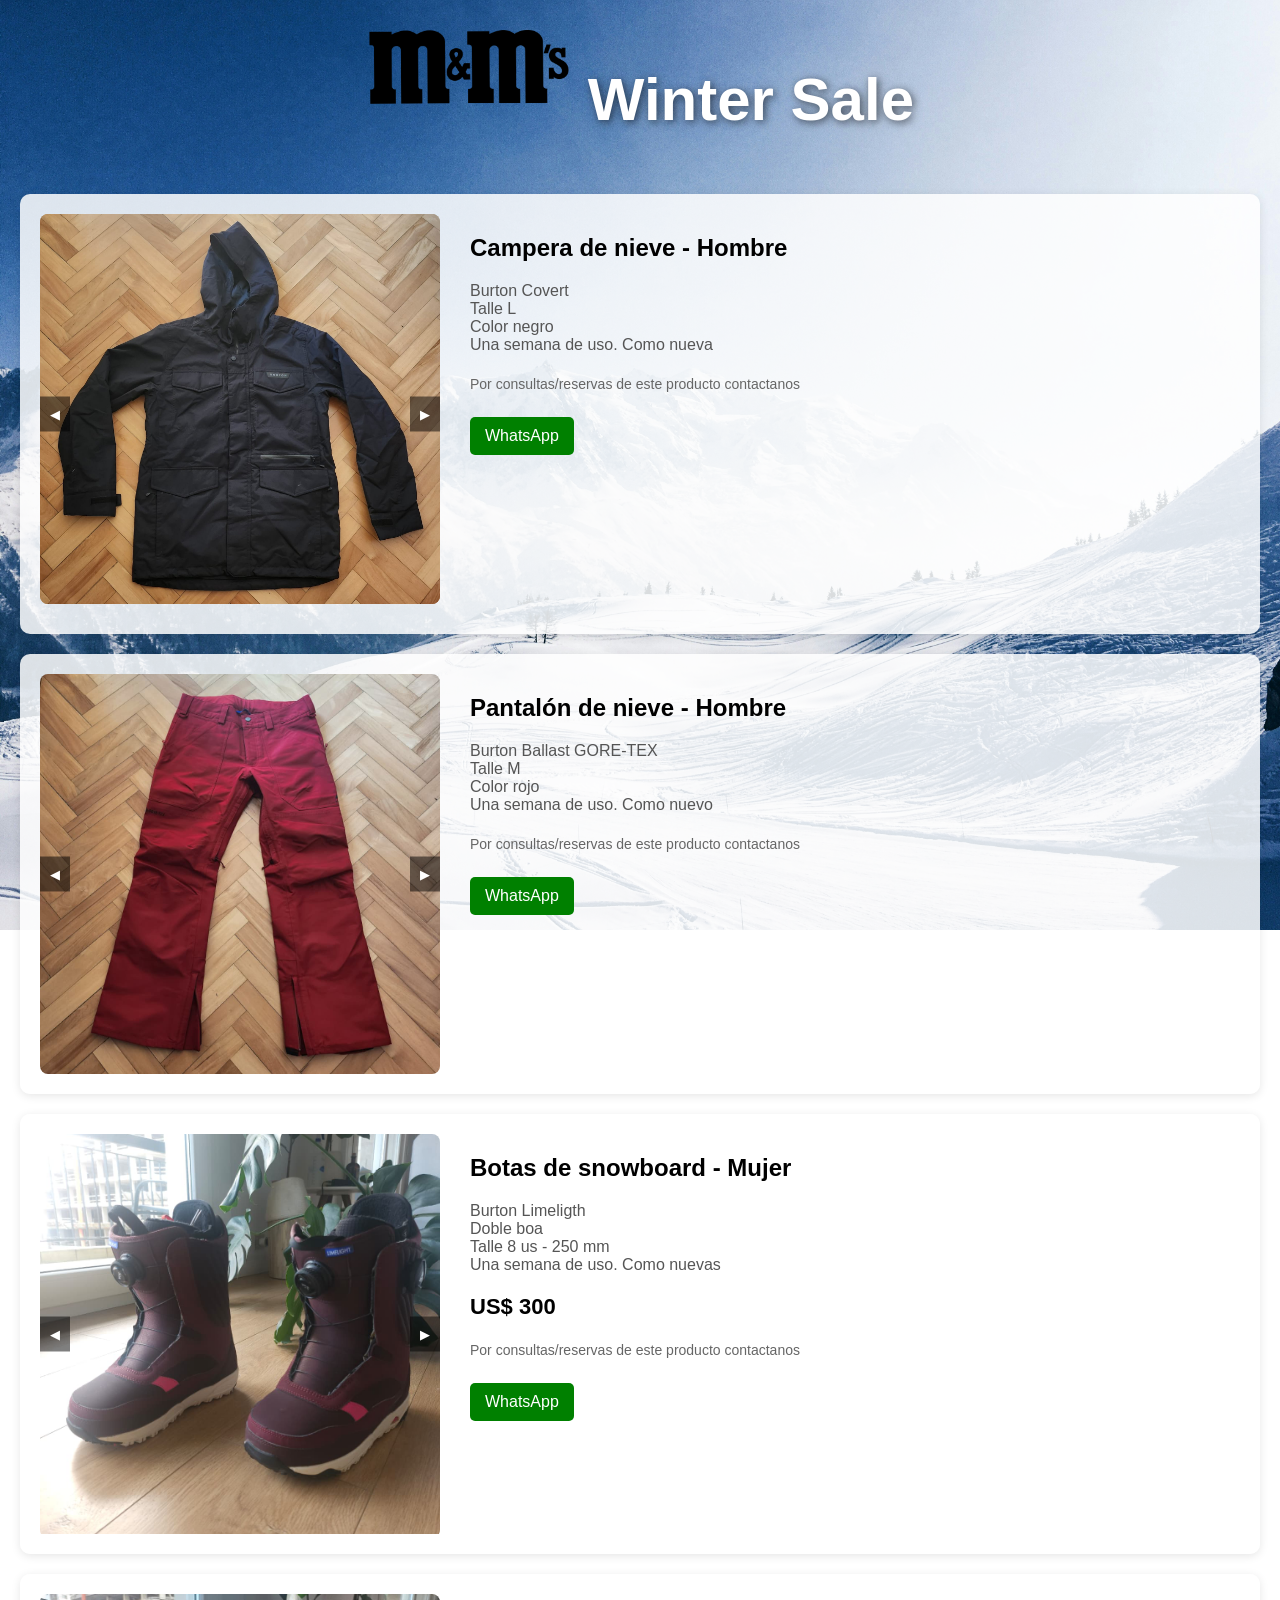
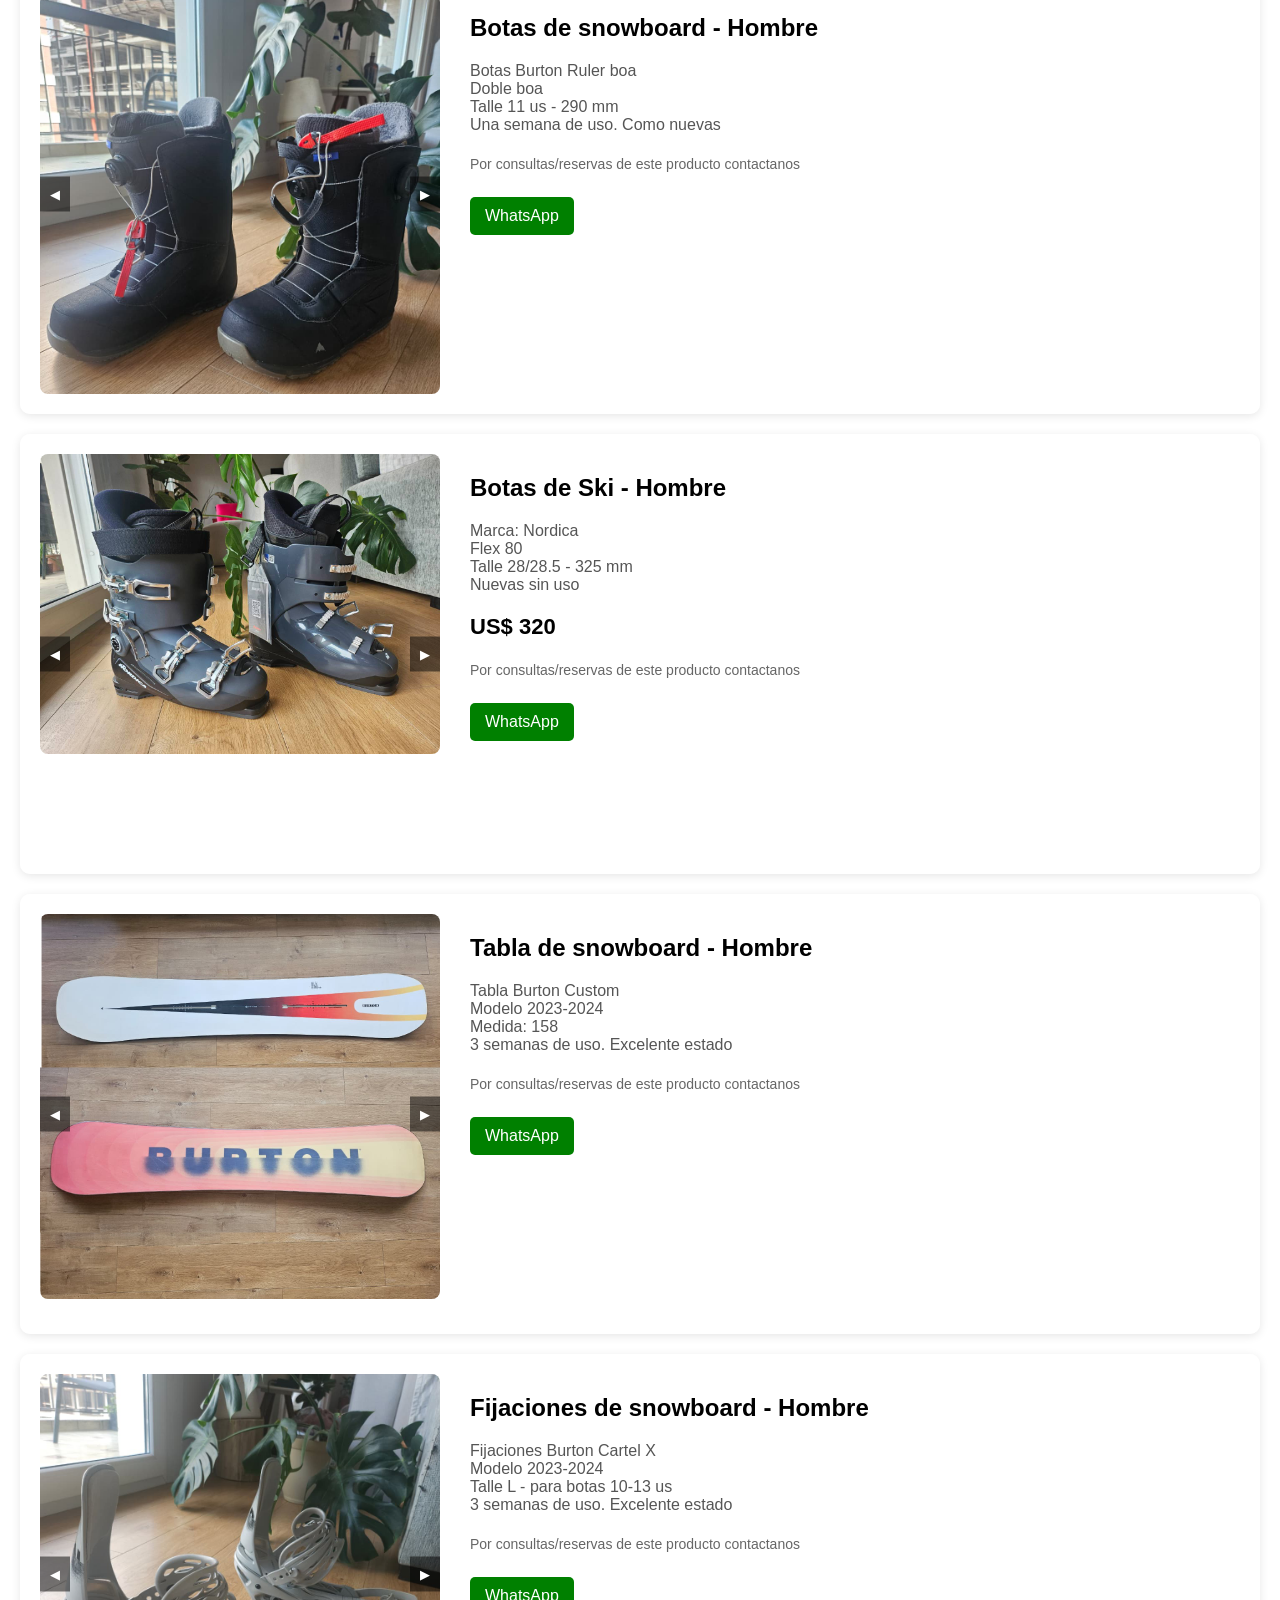
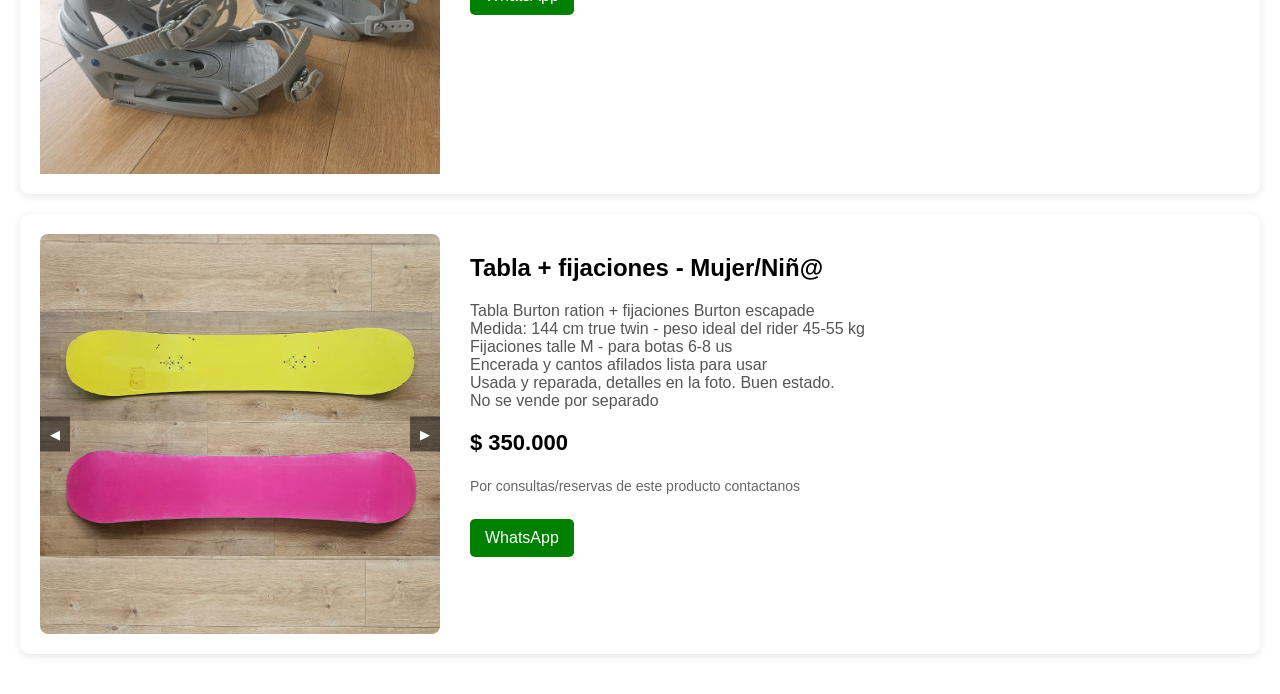
==== commit 6a16854a: "add" ====
--- a/tienda.html
+++ b/tienda.html
@@ -30,7 +30,7 @@
 const productos = [
   {
     nombre: "Campera de nieve - Hombre",
-    precio: "Consultar",
+    precio: "",
     descripcion: `Burton Covert<br>
                   Talle L <br>
                   Color negro<br>
@@ -46,7 +46,7 @@
   },
   {
     nombre: "Pantalón de nieve - Hombre",
-    precio: "Consultar",
+    precio: "",
     descripcion: `Burton Ballast GORE-TEX<br>
                   Talle M <br>
                   Color rojo<br>
@@ -77,7 +77,7 @@
   },
   {
     nombre: "Botas de snowboard - Hombre",
-    precio: "Consultar",
+    precio: "",
     descripcion: `Botas Burton Ruler boa<br>
                   Doble boa<br>
                   Talle 11 us - 290 mm<br>
@@ -114,7 +114,7 @@
   },
   {
     nombre: "Tabla de snowboard - Hombre",
-    precio: "Consultar",
+    precio: "",
     descripcion: `Tabla Burton Custom<br>
                   Modelo 2023-2024 <br>
                   Medida: 158<br>
@@ -130,7 +130,7 @@
   },
   {
     nombre: "Fijaciones de snowboard - Hombre",
-    precio: "Consultar",
+    precio: "",
     descripcion: `Fijaciones Burton Cartel X<br>
                   Modelo 2023-2024 <br>
                   Talle L - para botas 10-13 us<br>
